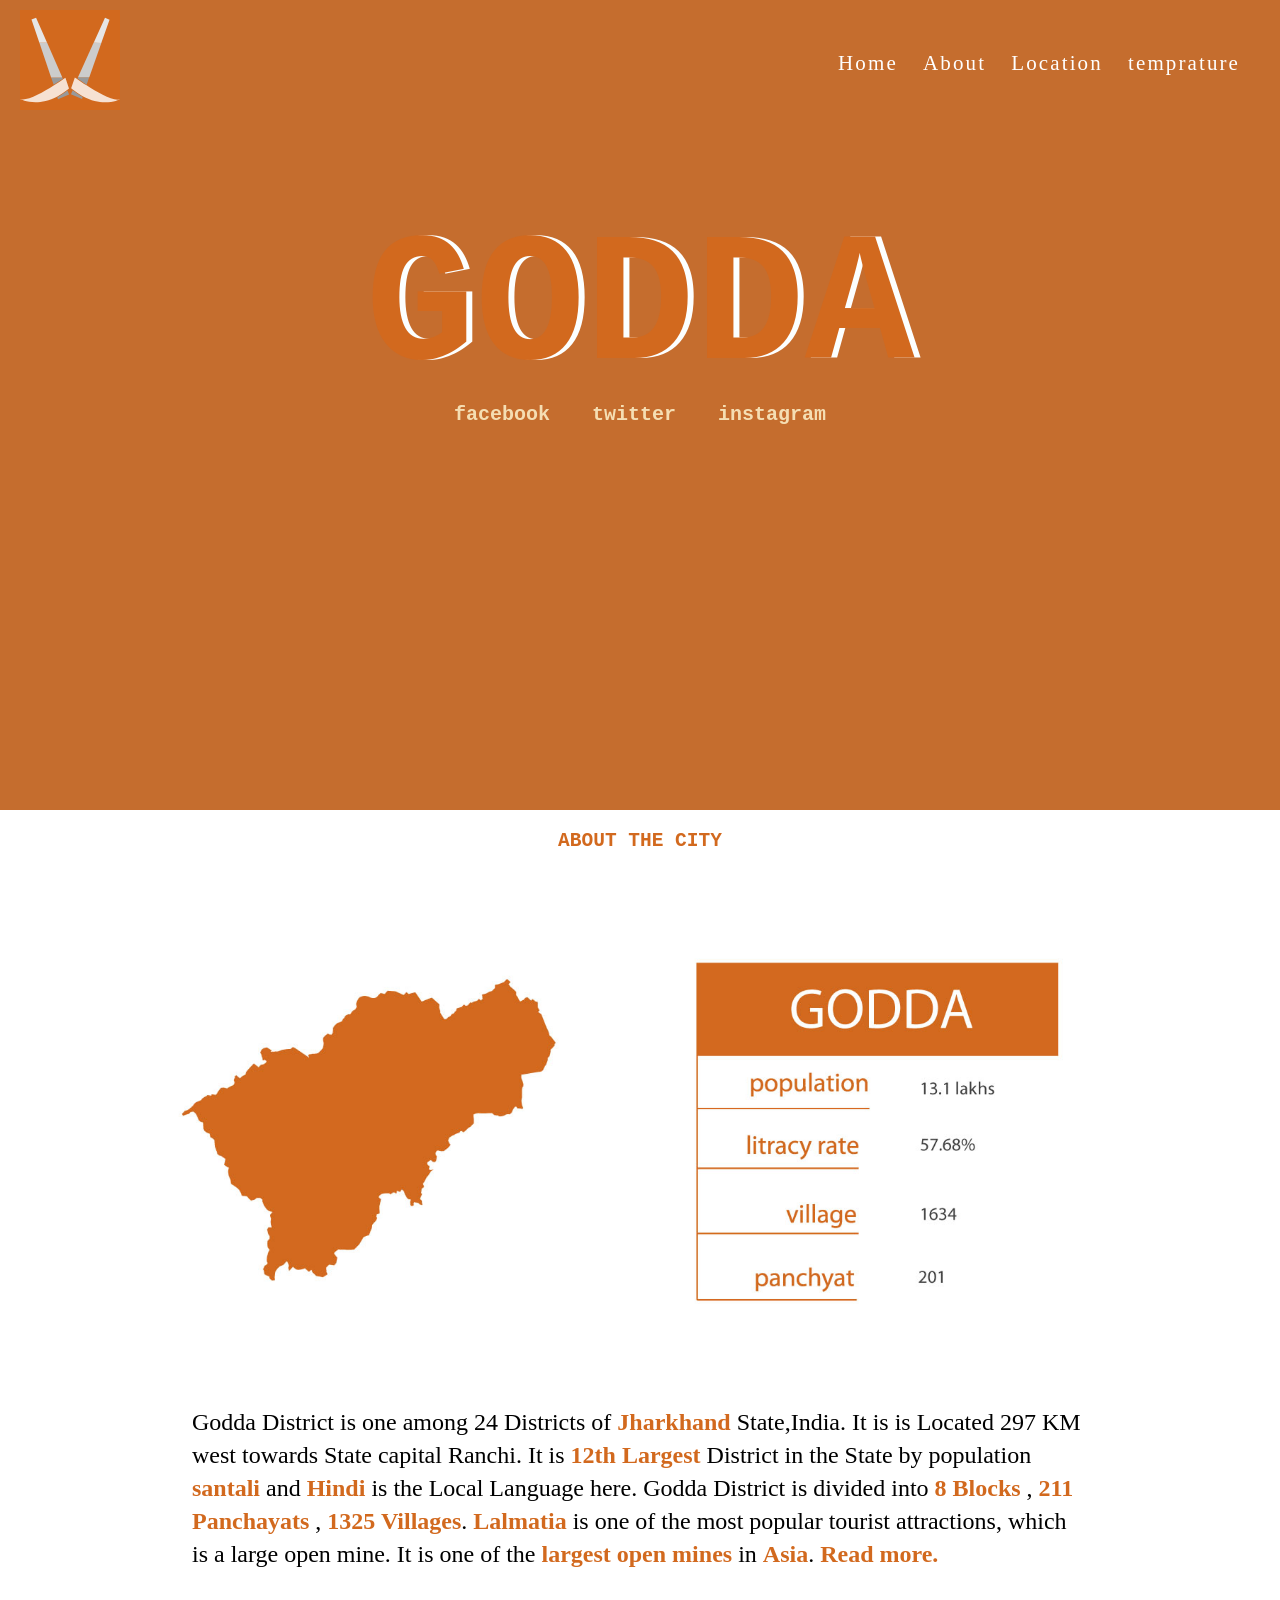
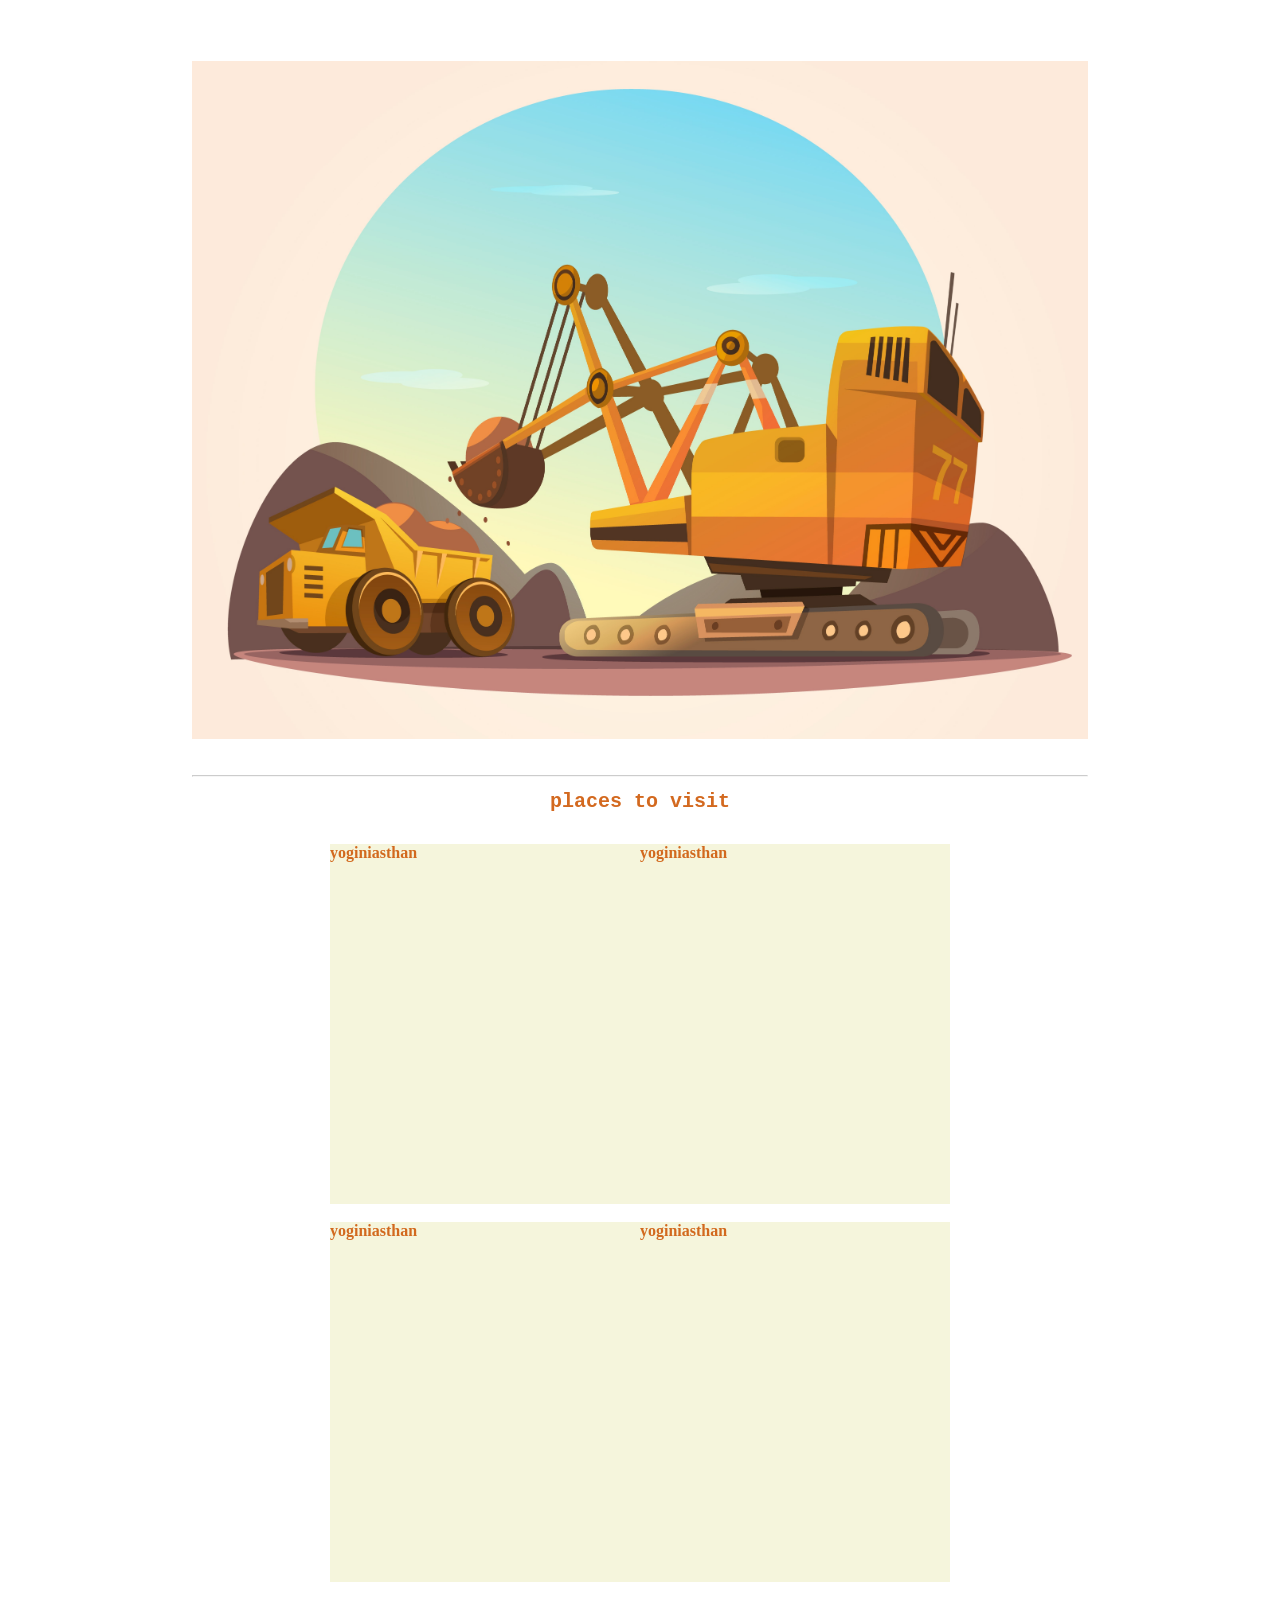
==== index.html @ 24ee9f6f "Add files via upload" ====
<!DOCTYPE html>

<html lang="en">
<html>

<head>

    <meta name="viewport" content="width=device-width, initial-scale=1.0">
    <meta charset="utf-8">
    <link rel="stylesheet" type="text/css" href="jssolution.css">    
    <script src="jssolution.js"></script>

</head>
<body>  
    
    <div id="back"></div>
    <div id='section1'>

        <nav>

            <div id='logo'><img src="lamon11.svg" style=" background-color:chocolate;"></div>

            <div id="menue">

                <a href="#" class="ak">Home</a>
                <a href="#" class="ak">About</a>
                <a href="#" class="ak">Location</a>
                <a href="#" class="ak">temprature</a>

            </div>

            <div id="hamburger">

                <div class='line'></div>
                <div class='line'></div>
                <div class='line'></div>

            </div>


        </nav>




        <main>

            <div style="display: flex; flex-direction: column; font-family: monospace;
            text-align: center;">

                <h1 id="header">GODDA </h1>
                <div id = 'social' >
                    <span >facebook</span>
                    <span style="
                    padding: 0 30px 0 30px;
                " >twitter</span>
                    <span >instagram</span>
                </div>

            </div>


            

        </main>
    </div>    
    
   
      <div id='section2'>        
          <h2 id='about'>ABOUT THE CITY</h2>
         <img src="indiamap.jpg" style= 'width: 78%;'>
         <div> 
                <div style=" width: 70vw;  font-size: x-large;  line-height: 33px; ">
                        <p>
                           Godda District is one among 24 Districts of <b>Jharkhand</b> State,India.
                           It is is Located 297 KM west towards State capital Ranchi. It is <b>12th Largest</b> District in the State by population
                           <b>santali</b>  and <b>Hindi</b> is the Local Language here.
                          Godda District is divided into <b>8 Blocks</b> , <b>211 Panchayats</b> , <b>1325 Villages</b>.
                          
                          <b>Lalmatia</b> is one of the most popular tourist attractions, which is a large open mine.
                           It is one of the <b>largest open mines</b> in <b>Asia</b>. <a href="#"  style="text-decoration:none"><b>Read more</b><b>.</b></a>   
                                   
                       </p>
                      
                       <img src="cosl.jpg" style="width:100%; margin-top:10vh;">
                       <hr style=" margin-top: 3vh;  opacity: .5;">
                </div>
                      
                    <div >

                        <h3 style="padding: 13px; font-size: 20px; text-align: center; font-family: monospace; color: #d3691f;">places to visit</h3>

                            
                            <div class='cartContainer'>

                                <div class='cart'>

                                    <div ></div>
                                    
                                    <div>
                                        <p ><b>yoginiasthan</b></p>                                
                                    </div>

                                </div>

                                <div class='cart'>

                                        <div ></div>
                                        
                                        <div>
                                            <p ><b>yoginiasthan</b></p>                                
                                        </div>
            
                                </div>

                            </div>

                            <div class='cartContainer'>

                                <div class='cart'>

                                    <div ></div>
                                        
                                    <div>
                                        <p ><b>yoginiasthan</b></p>                                
                                    </div>

                                </div>

                                <div class='cart'>

                                        <div ></div>
                                            
                                        <div>
                                            <p ><b>yoginiasthan</b></p>                                
                                        </div>
                
                                </div>
                            

                            </div>

                    

                    </div>

                    <div>

                            <!-- <iframe src="https://www.google.com/maps/embed?pb=!1m18!1m12!1m3!1d57940.60909358259!2d87.17559045301111!3d24.81982042257695!2m3!1f0!2f0!3f0!3m2!1i1024!2i768!4f13.1!3m3!1m2!1s0x39f0f4d709eb7969%3A0xc912dadb4b0ad986!2sGodda%2C+Jharkhand+814133!5e0!3m2!1sen!2sin!4v1540996499216" width="800" height="600" frameborder="0" style="border:0" allowfullscreen></iframe> -->
                                
                    </div>
             
   
        

        



</body>

</html>
---- jssolution.css ----
* {

    box-sizing: border-box;
    margin: 0px;
    padding: 0px;
}

body{
    background: #d2691e;
}

nav{
    display: flex;
    flex-direction: row;
    justify-content: space-between;
    align-items: center;
    padding: 10px 20px 0 20px;
    font-size: 21px;
    }

    .ak{
        text-decoration: none;
        padding-right:20px;
        color: white; 
        letter-spacing: .1em;
       }

#logo{
     width: 100px;
    }

#hamburger{

    width: 62px;
    background-color: #00000036;
    display: none;
    flex-direction: column;
    height: 50px;
    justify-content: space-evenly;
    align-items: center;    
    }

.line{

    height: 5px;
    width: 45px;
    background-color: white;

}    

#header{
    font-size: 183px;
    text-shadow: 6px 0px 0px #fcffff;
    color: #d2691e;
}

main{
    margin-top: 10vh;
}

#social{

    text-align: center;
    font-size: 20px;
    font-weight: 600;
    color: wheat;
    line-height: 3px;
}

#about{
    
    text-align: center;
    padding: 10px;
    color: chocolate;
    font-family: monospace;
}

#section1{
    height: 90vh;
}
b{
    color: #d2691e;
}

#section2{
    
    background-color: white;
    padding: 10px 20px 0 20px;
    display: flex;
    flex-direction: column;
    align-items: center;

}

#back{
    filter: opacity(0.8) contrast(.8);
    z-index: -1;
    position: absolute;
    height: 90vh;
    width: 100%;
    background-color: #d2691e;
    background-image: url(WALL.JPG);
    background-position: center;
}

.cartContainer{

    display:flex;
    flex-direction: row;
    justify-content: center;
    margin: 18px;
}

.cart{

    width: 310px;
    height: 360px;
    background: beige;

}

@media screen and (max-width:900px){

    #logo{
        width: 65px;
    }

    #menue{        
        display: none;
          }
    
    #hamburger{
        display: flex;
    }      

    #header{
        font-size: 90px;
    }

    #social{
        font-size: 11px;
    }
    main{

        margin-top: 27vh;
    }
   
    .cartContainer{

        flex-direction: column;
        align-items: center;
    }
}
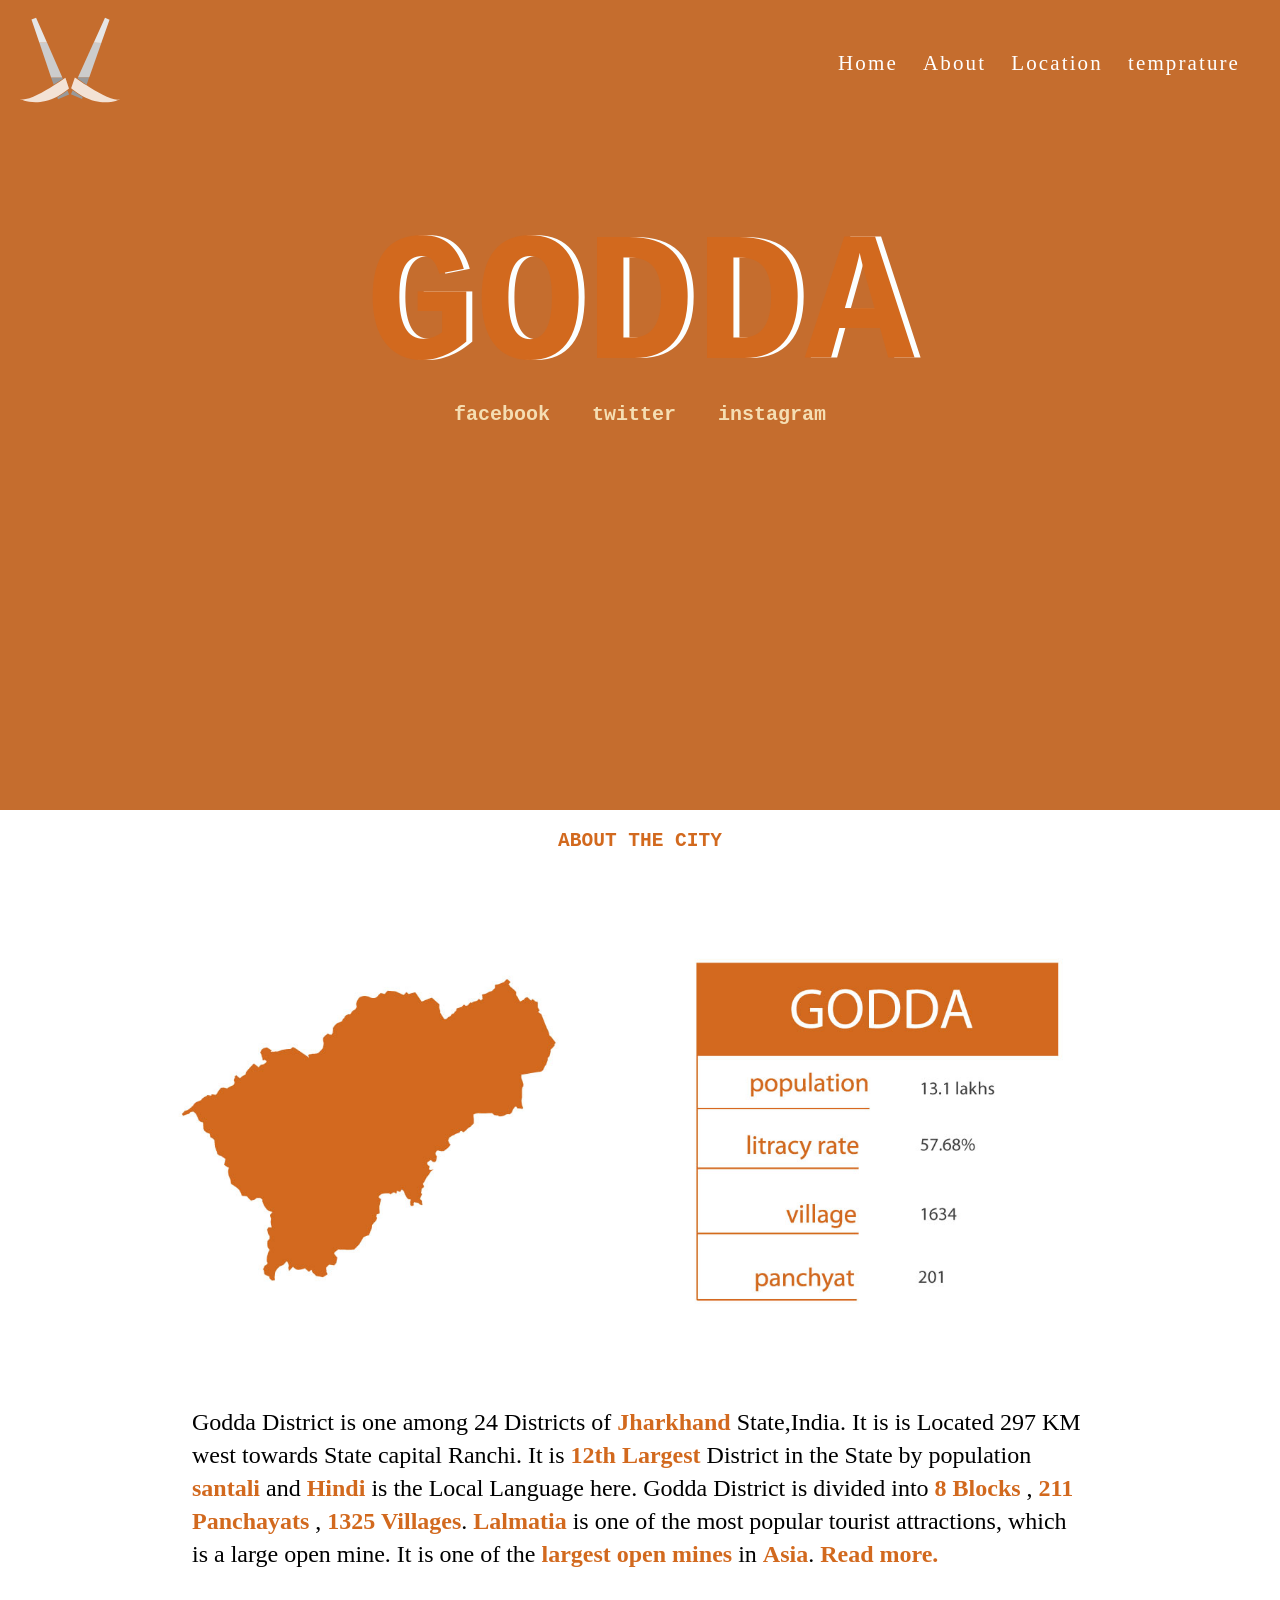
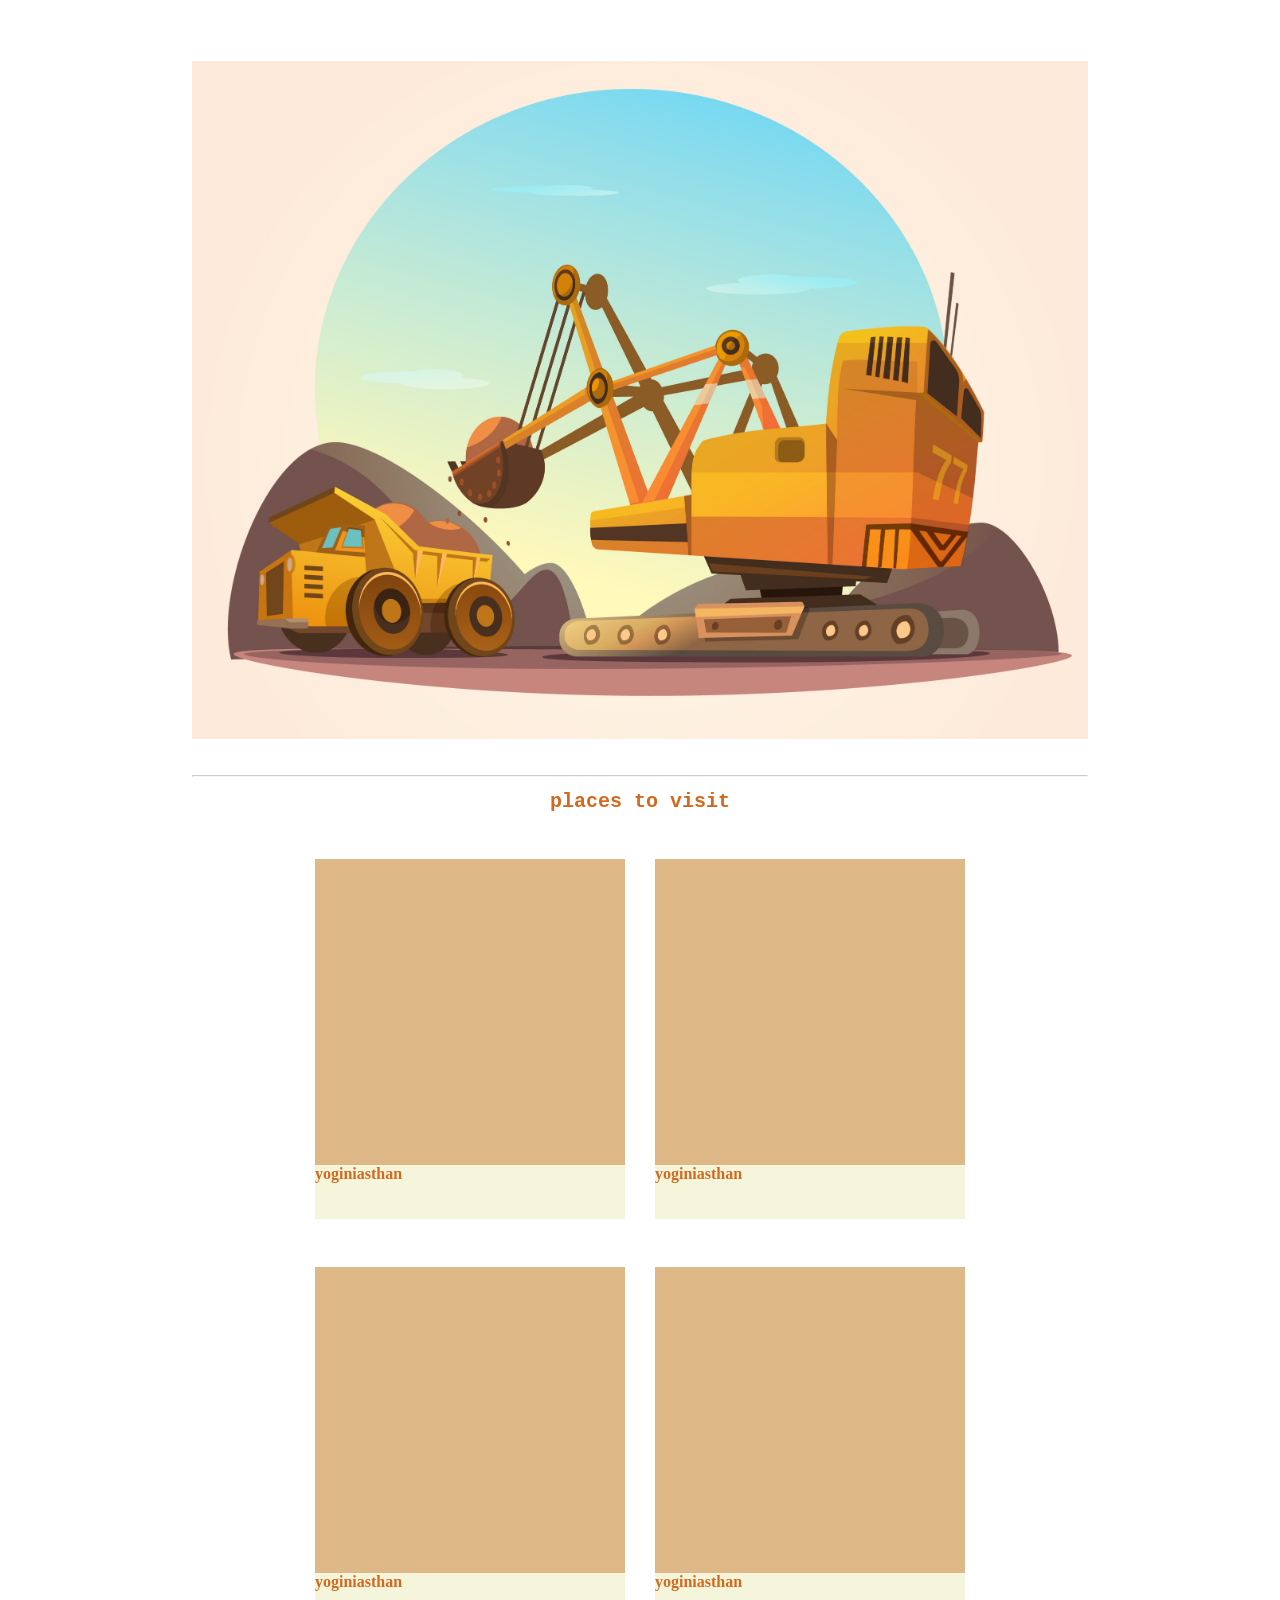
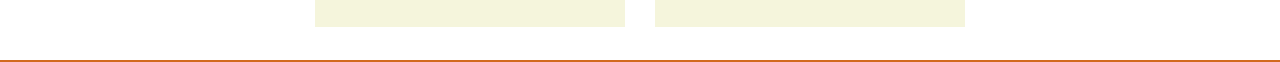
==== commit 8454afa7: "Add files via upload" ====
--- a/index.html
+++ b/index.html
@@ -18,7 +18,7 @@
 
         <nav>
 
-            <div id='logo'><img src="lamon11.svg" style=" background-color:chocolate;"></div>
+            <div id='logo'><img src="lamon11.svg" ></div>
 
             <div id="menue">
 
@@ -95,7 +95,7 @@
 
                                 <div class='cart'>
 
-                                    <div ></div>
+                                    <div class='cartimg'></div>
                                     
                                     <div>
                                         <p ><b>yoginiasthan</b></p>                                
@@ -105,7 +105,7 @@
 
                                 <div class='cart'>
 
-                                        <div ></div>
+                                        <div class='cartimg' ></div>
                                         
                                         <div>
                                             <p ><b>yoginiasthan</b></p>                                
@@ -119,7 +119,7 @@
 
                                 <div class='cart'>
 
-                                    <div ></div>
+                                    <div class='cartimg'></div>
                                         
                                     <div>
                                         <p ><b>yoginiasthan</b></p>                                
@@ -129,7 +129,7 @@
 
                                 <div class='cart'>
 
-                                        <div ></div>
+                                        <div class='cartimg'></div>
                                             
                                         <div>
                                             <p ><b>yoginiasthan</b></p>                                
--- a/jssolution.css
+++ b/jssolution.css
@@ -116,7 +116,16 @@
     width: 310px;
     height: 360px;
     background: beige;
+    margin: 15px;
+    display: flex;
+    flex-direction: column;
 
+}
+
+.cartimg{
+
+    height: 85%;
+    background-color: burlywood
 }
 
 @media screen and (max-width:900px){
@@ -134,7 +143,7 @@
     }      
 
     #header{
-        font-size: 90px;
+        font-size: 85px;
     }
 
     #social{
@@ -149,6 +158,13 @@
 
         flex-direction: column;
         align-items: center;
+        margin: 0px;
+
+    }
+    .cart{
+        
+        margin-top: 33px;
+        width: 100%;
     }
 }
 
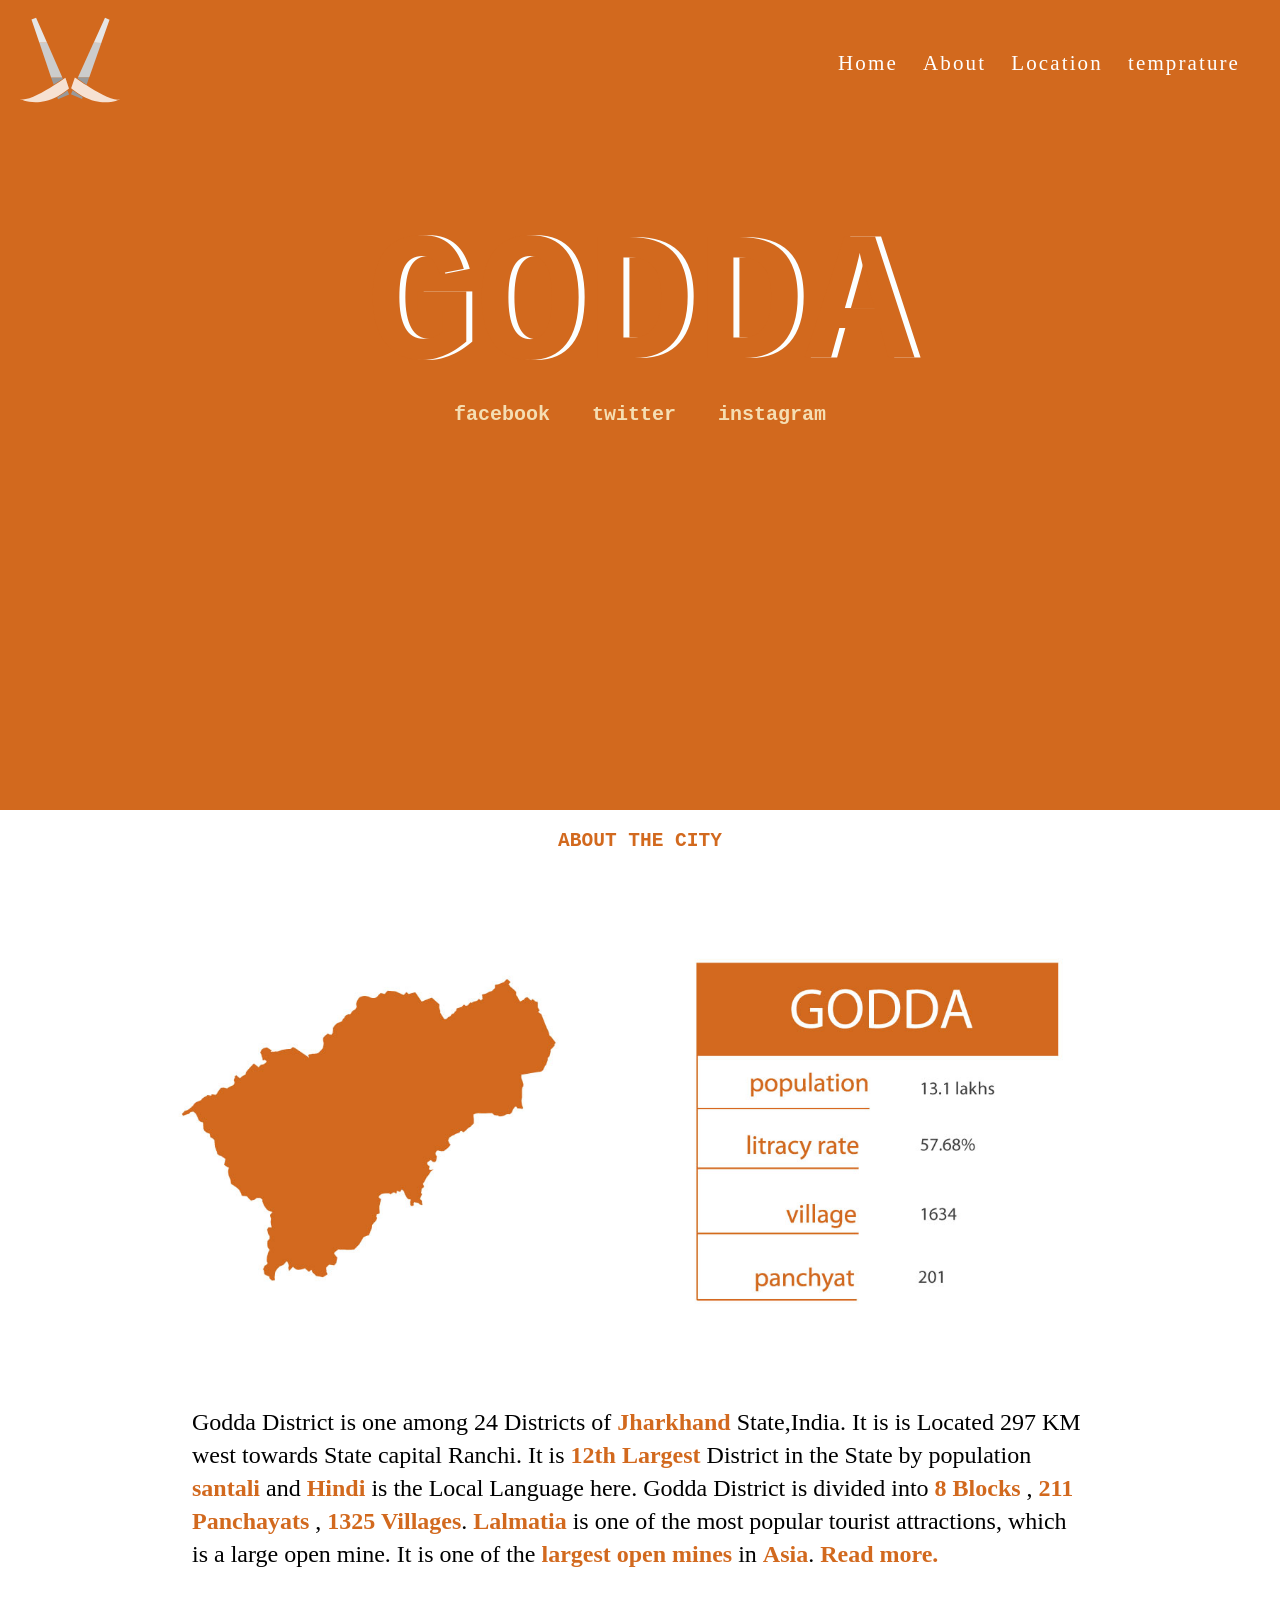
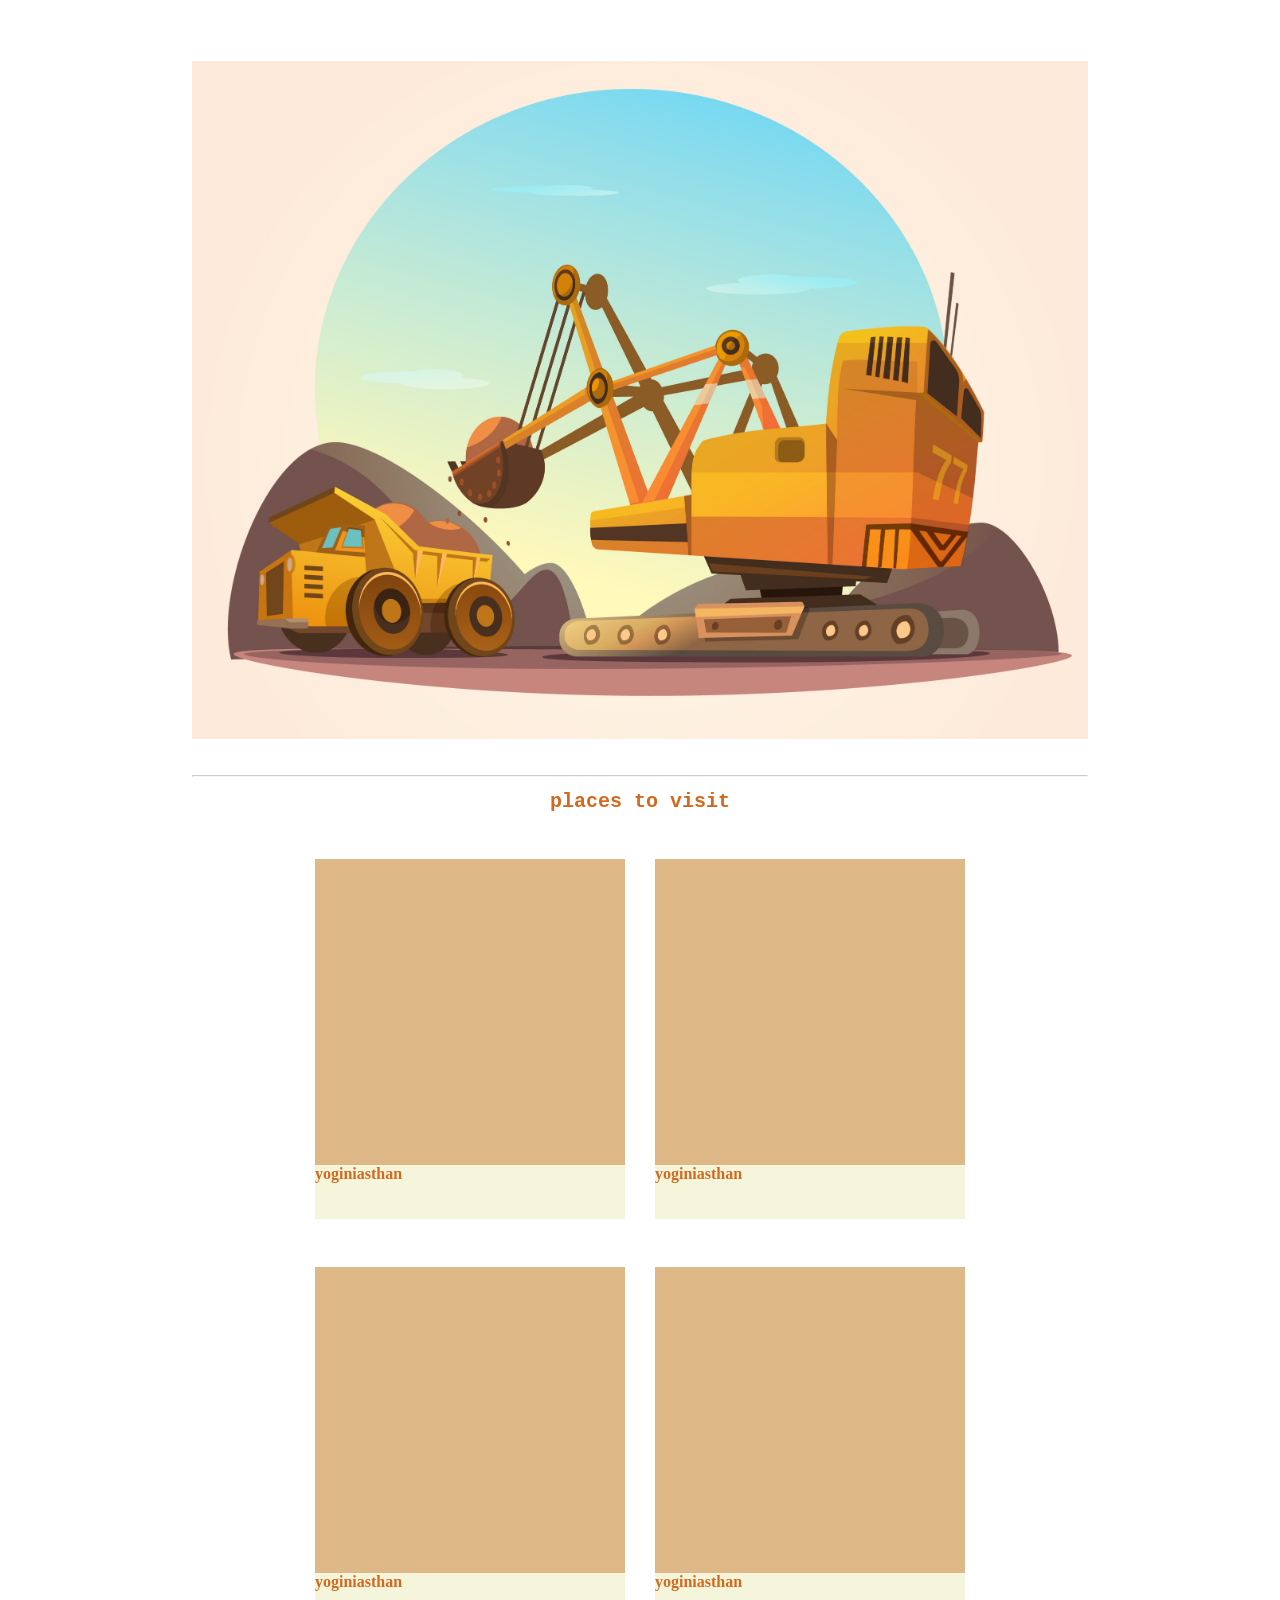
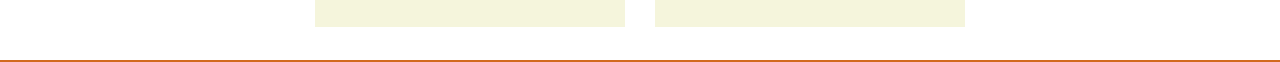
==== commit 7c23dec3: "Add files via upload" ====
--- a/index.html
+++ b/index.html
@@ -51,9 +51,7 @@
                 <h1 id="header">GODDA </h1>
                 <div id = 'social' >
                     <span >facebook</span>
-                    <span style="
-                    padding: 0 30px 0 30px;
-                " >twitter</span>
+                    <span style="padding: 0 30px 0 30px;" >twitter</span>
                     <span >instagram</span>
                 </div>
 
@@ -68,9 +66,9 @@
    
       <div id='section2'>        
           <h2 id='about'>ABOUT THE CITY</h2>
-         <img src="indiamap.jpg" style= 'width: 78%;'>
+         <img src="indiamap.jpg" style= 'width: 78%;' id='aboutimg'>
          <div> 
-                <div style=" width: 70vw;  font-size: x-large;  line-height: 33px; ">
+                <div id='aboutGodda'>
                         <p>
                            Godda District is one among 24 Districts of <b>Jharkhand</b> State,India.
                            It is is Located 297 KM west towards State capital Ranchi. It is <b>12th Largest</b> District in the State by population
--- a/jssolution.css
+++ b/jssolution.css
@@ -98,9 +98,16 @@
     position: absolute;
     height: 90vh;
     width: 100%;
-    background-color: #d2691e;
     background-image: url(WALL.JPG);
     background-position: center;
+    }
+
+#aboutGodda{
+     
+    width: 70vw;
+    font-size: x-large;
+    line-height: 33px;
+
 }
 
 .cartContainer{
@@ -161,11 +168,30 @@
         margin: 0px;
 
     }
+
+    #about{
+        font-weight: 100;
+        letter-spacing:0px;
+    }
     .cart{
         
         margin-top: 33px;
         width: 100%;
     }
+    #section2{
+        font-size: small;
+        padding:0px;
+    }
+    #aboutimg{
+        width:100%;
+    }    
+   #aboutGodda{     
+    width: 100%;
+    padding: 0 12px 0 12px;
+    text-align: justify;
+    font-size: medium;
+    line-height: 26px;
+   }
 }
 
 
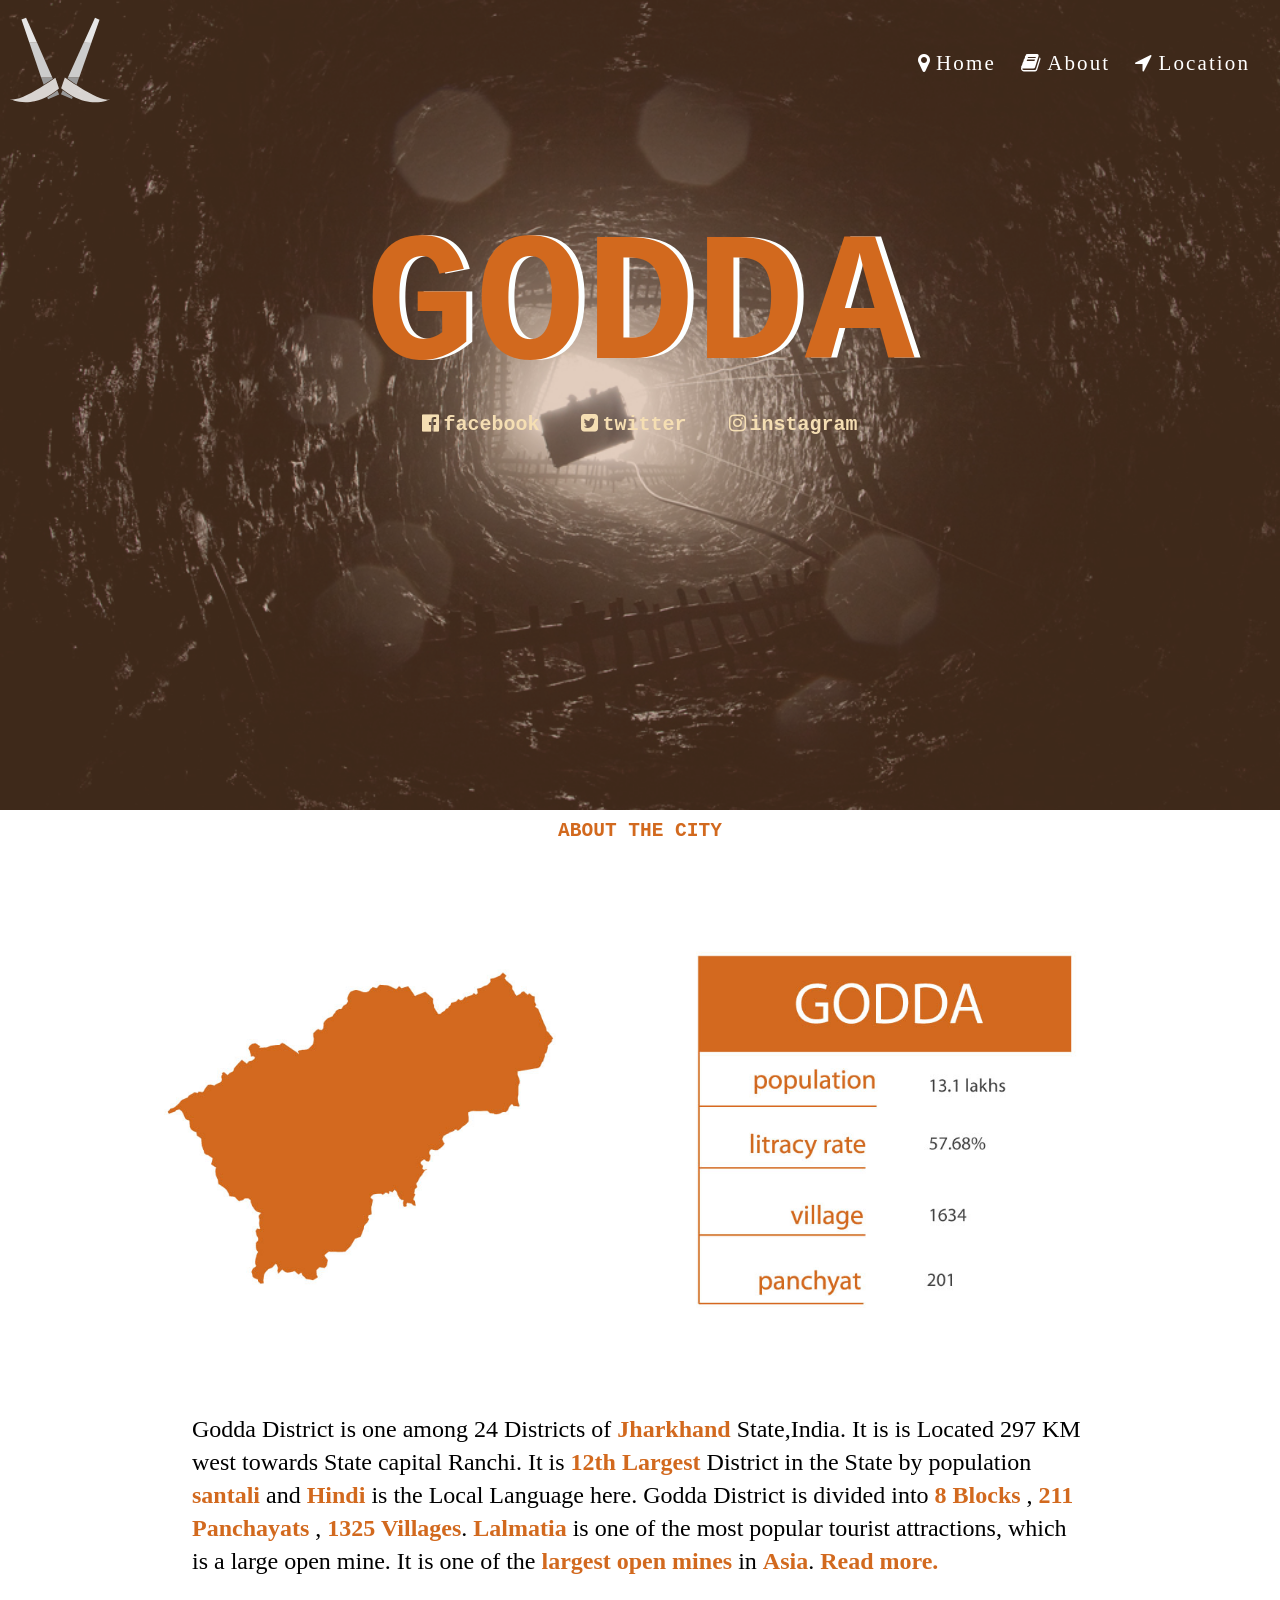
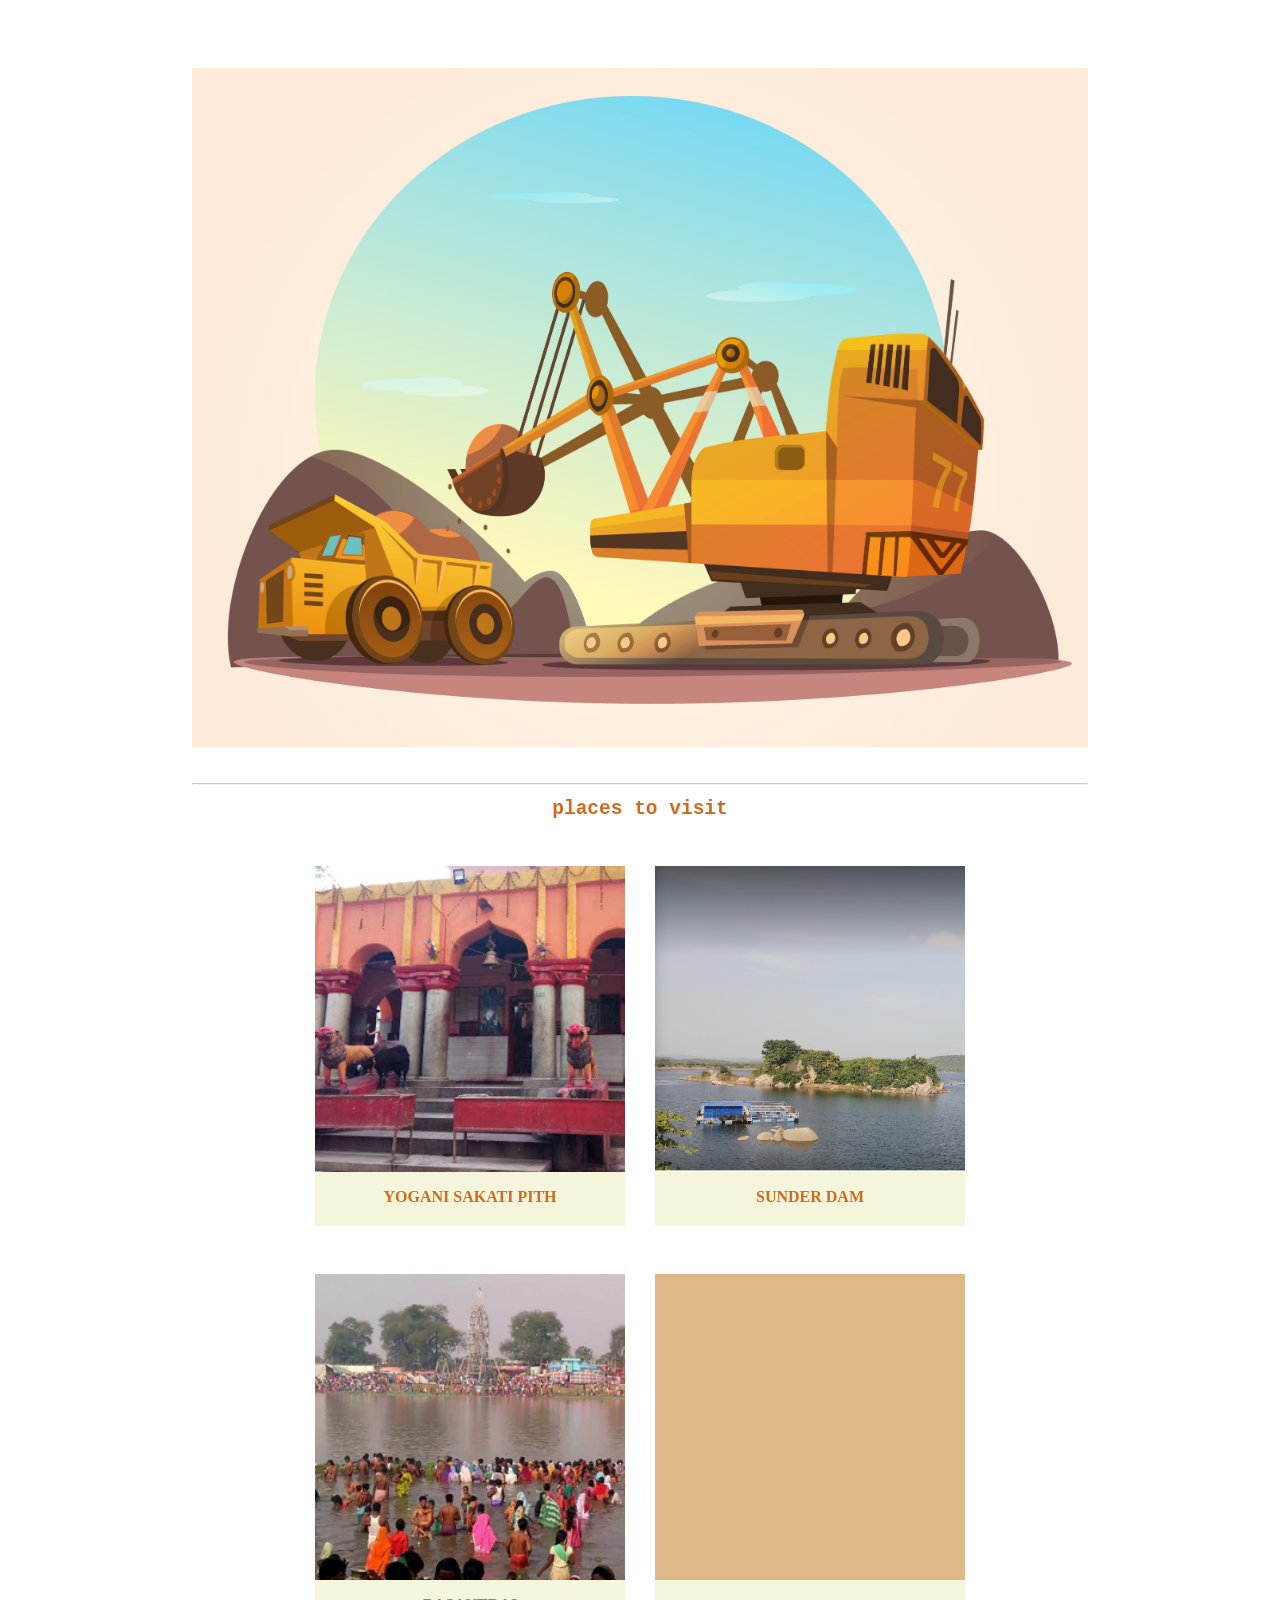
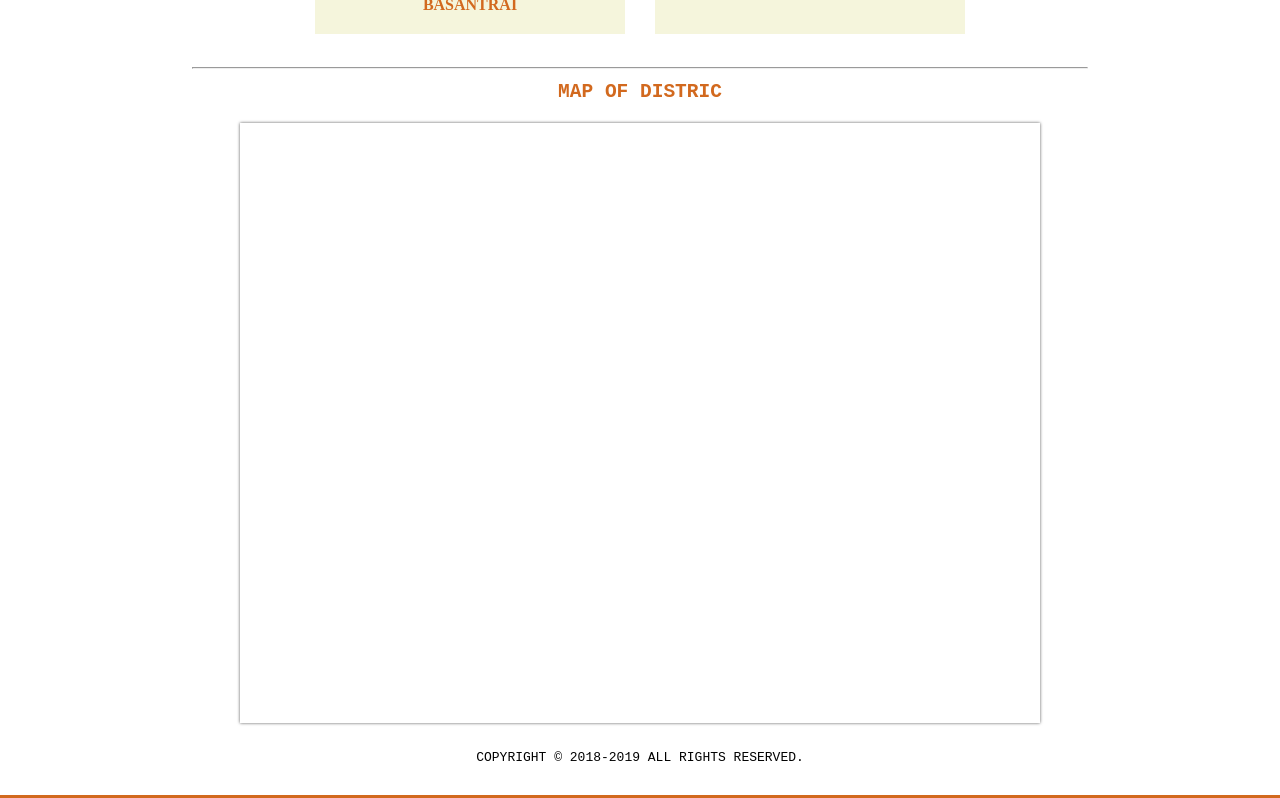
==== commit 72797812: "Add files via upload" ====
--- a/index.html
+++ b/index.html
@@ -9,6 +9,8 @@
     <meta charset="utf-8">
     <link rel="stylesheet" type="text/css" href="jssolution.css">    
     <script src="jssolution.js"></script>
+    <link rel="stylesheet" href="https://cdnjs.cloudflare.com/ajax/libs/font-awesome/4.7.0/css/font-awesome.min.css">
+    
 
 </head>
 <body>  
@@ -22,10 +24,10 @@
 
             <div id="menue">
 
-                <a href="#" class="ak">Home</a>
-                <a href="#" class="ak">About</a>
-                <a href="#" class="ak">Location</a>
-                <a href="#" class="ak">temprature</a>
+                <a href="#" class="ak"><i class="fa fa-map-marker" aria-hidden="true"></i>Home</a>
+                <a href="#" class="ak"><i class="fa fa-book" aria-hidden="true"></i>About</a>
+                <a href="#" class="ak"><i class="fa fa-location-arrow" aria-hidden="true"></i>Location</a>
+                
 
             </div>
 
@@ -48,11 +50,11 @@
             <div style="display: flex; flex-direction: column; font-family: monospace;
             text-align: center;">
 
-                <h1 id="header">GODDA </h1>
+                <h1 id="header" >GODDA </h1>
                 <div id = 'social' >
-                    <span >facebook</span>
-                    <span style="padding: 0 30px 0 30px;" >twitter</span>
-                    <span >instagram</span>
+                    <span ><i class="fa fa-facebook-official" aria-hidden="true"></i>facebook</span>
+                    <span  id='twitter'><i class="fa fa-twitter-square" aria-hidden="true"></i>twitter</span>
+                    <span ><i class="fa fa-instagram" aria-hidden="true"></i>instagram</span>
                 </div>
 
             </div>
@@ -66,7 +68,8 @@
    
       <div id='section2'>        
           <h2 id='about'>ABOUT THE CITY</h2>
-         <img src="indiamap.jpg" style= 'width: 78%;' id='aboutimg'>
+     
+         <img src="indiamap.jpg"  id='aboutimg'>
          <div> 
                 <div id='aboutGodda'>
                         <p>
@@ -84,29 +87,28 @@
                        <hr style=" margin-top: 3vh;  opacity: .5;">
                 </div>
                       
-                    <div >
+                    <div id='places'>
 
-                        <h3 style="padding: 13px; font-size: 20px; text-align: center; font-family: monospace; color: #d3691f;">places to visit</h3>
-
+                            <h2 style="padding: 13px;  text-align: center; font-family: monospace; color: #d3691f;">places to visit</h2>
                             
                             <div class='cartContainer'>
 
                                 <div class='cart'>
 
-                                    <div class='cartimg'></div>
+                                    <div class='cartimg img1'></div>
                                     
                                     <div>
-                                        <p ><b>yoginiasthan</b></p>                                
+                                        <p class="cartHeader"><b>YOGANI SAKATI PITH</b></p>                                
                                     </div>
 
                                 </div>
 
                                 <div class='cart'>
 
-                                        <div class='cartimg' ></div>
+                                        <div class='cartimg img2' ></div>
                                         
                                         <div>
-                                            <p ><b>yoginiasthan</b></p>                                
+                                            <p class="cartHeader"><b>SUNDER DAM</b></p>                                
                                         </div>
             
                                 </div>
@@ -117,10 +119,10 @@
 
                                 <div class='cart'>
 
-                                    <div class='cartimg'></div>
+                                    <div class='cartimg img3'></div>
                                         
                                     <div>
-                                        <p ><b>yoginiasthan</b></p>                                
+                                        <p class="cartHeader"><b>BASANTRAI</b></p>                                
                                     </div>
 
                                 </div>
@@ -130,7 +132,7 @@
                                         <div class='cartimg'></div>
                                             
                                         <div>
-                                            <p ><b>yoginiasthan</b></p>                                
+                                            <p class="cartHeader"><b></b></p>                                
                                         </div>
                 
                                 </div>
@@ -141,13 +143,18 @@
                     
 
                     </div>
-
-                    <div>
-
-                            <!-- <iframe src="https://www.google.com/maps/embed?pb=!1m18!1m12!1m3!1d57940.60909358259!2d87.17559045301111!3d24.81982042257695!2m3!1f0!2f0!3f0!3m2!1i1024!2i768!4f13.1!3m3!1m2!1s0x39f0f4d709eb7969%3A0xc912dadb4b0ad986!2sGodda%2C+Jharkhand+814133!5e0!3m2!1sen!2sin!4v1540996499216" width="800" height="600" frameborder="0" style="border:0" allowfullscreen></iframe> -->
+                    <HR>
+                    <div style="display: flex; flex-direction: column; align-items: center;">
+                            <h2 id="reach">MAP OF DISTRIC</h2>
+                            <iframe src="https://www.google.com/maps/embed?pb=!1m18!1m12!1m3!1d57940.60909358259!2d87.17559045301111!3d24.81982042257695!2m3!1f0!2f0!3f0!3m2!1i1024!2i768!4f13.1!3m3!1m2!1s0x39f0f4d709eb7969%3A0xc912dadb4b0ad986!2sGodda%2C+Jharkhand+814133!5e0!3m2!1sen!2sin!4v1540996499216" width="800" height="600" frameborder="0" style="border:0; box-shadow: 0 0 3px 0px #000000a3;" allowfullscreen id='if'></iframe>
                                 
                     </div>
-             
+        </div>
+        <footer>COPYRIGHT © 2018-2019 ALL RIGHTS RESERVED.</footer>
+        </div>
+      
+                    
+       
    
         
 
--- a/jssolution.css
+++ b/jssolution.css
@@ -14,7 +14,7 @@
     flex-direction: row;
     justify-content: space-between;
     align-items: center;
-    padding: 10px 20px 0 20px;
+    padding: 10px 10px 0 10px;
     font-size: 21px;
     }
 
@@ -31,22 +31,26 @@
 
 #hamburger{
 
-    width: 62px;
+    width: 50px;
     background-color: #00000036;
     display: none;
     flex-direction: column;
-    height: 50px;
+    height: 45px;
     justify-content: space-evenly;
     align-items: center;    
     }
 
 .line{
 
-    height: 5px;
-    width: 45px;
+    height: 3px;
+    width: 40px;
     background-color: white;
 
 }    
+
+#twitter{
+    padding: 0 30px 0 30px;
+}
 
 #header{
     font-size: 183px;
@@ -74,6 +78,9 @@
     color: chocolate;
     font-family: monospace;
 }
+#aboutimg{
+    width: 78%;
+}
 
 #section1{
     height: 90vh;
@@ -85,7 +92,7 @@
 #section2{
     
     background-color: white;
-    padding: 10px 20px 0 20px;
+    /* padding: 10px 20px 0 20px; */
     display: flex;
     flex-direction: column;
     align-items: center;
@@ -98,8 +105,10 @@
     position: absolute;
     height: 90vh;
     width: 100%;
-    background-image: url(WALL.JPG);
+    background-image: url(wall.jpg);
     background-position: center;
+    background-size: cover;
+    background-repeat: no-repeat;
     }
 
 #aboutGodda{
@@ -126,16 +135,55 @@
     margin: 15px;
     display: flex;
     flex-direction: column;
+    text-align: center;
 
 }
 
 .cartimg{
 
     height: 85%;
-    background-color: burlywood
-}
+    background-color: burlywood;
+    background-size: cover;
+    background-repeat: no-repeat;
+}
+.cartHeader{
+    margin-top: 5%;
+}
+
+.img1{background-image: url(image/p1.png)}
+.img2{background-image: url(image/p2.png)}
+.img3{background-image: url(image/p3.png)}
+
+#reach{
+    font-family: monospace;
+    text-align: center;
+    padding: 12px 0 20px 0;
+    color: chocolate;
+    }
+
+footer{
+
+    height: 5vh;
+    width: 100%;
+    margin-top: 3vh;
+    text-align: center;
+    font-family: monospace;
+
+    }
+    .fa{
+        margin-right: 4px;
+    }
+    .ak:hover{
+        color:#ffffffd4;
+    }
+
+
 
 @media screen and (max-width:900px){
+
+    #twitter{
+        padding:0 10px 0 10px;
+    }
 
     #logo{
         width: 65px;
@@ -192,6 +240,14 @@
     font-size: medium;
     line-height: 26px;
    }
+   #places{
+       padding: 0 12px 0 12px;
+   }
+   #if{
+       width: 100%;
+       height: 60vh;     
+       
+   }
 }
 
 
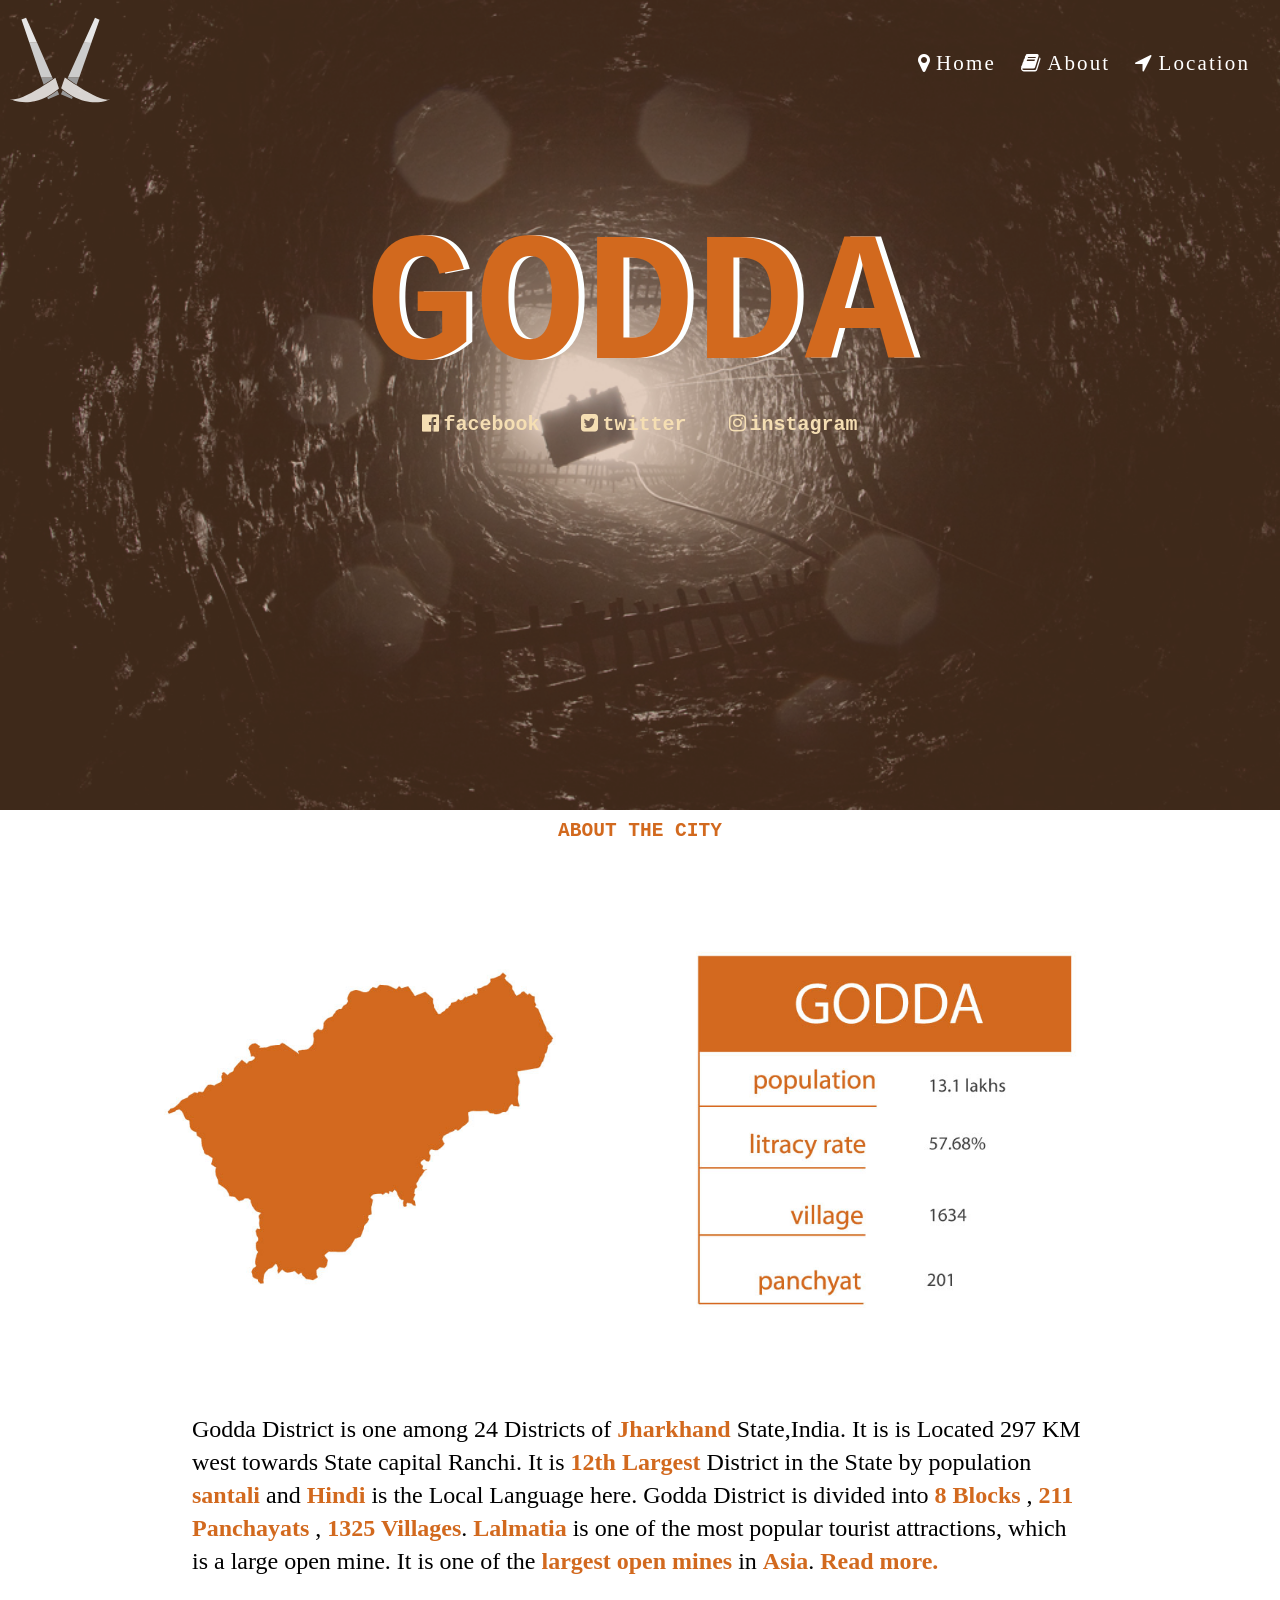
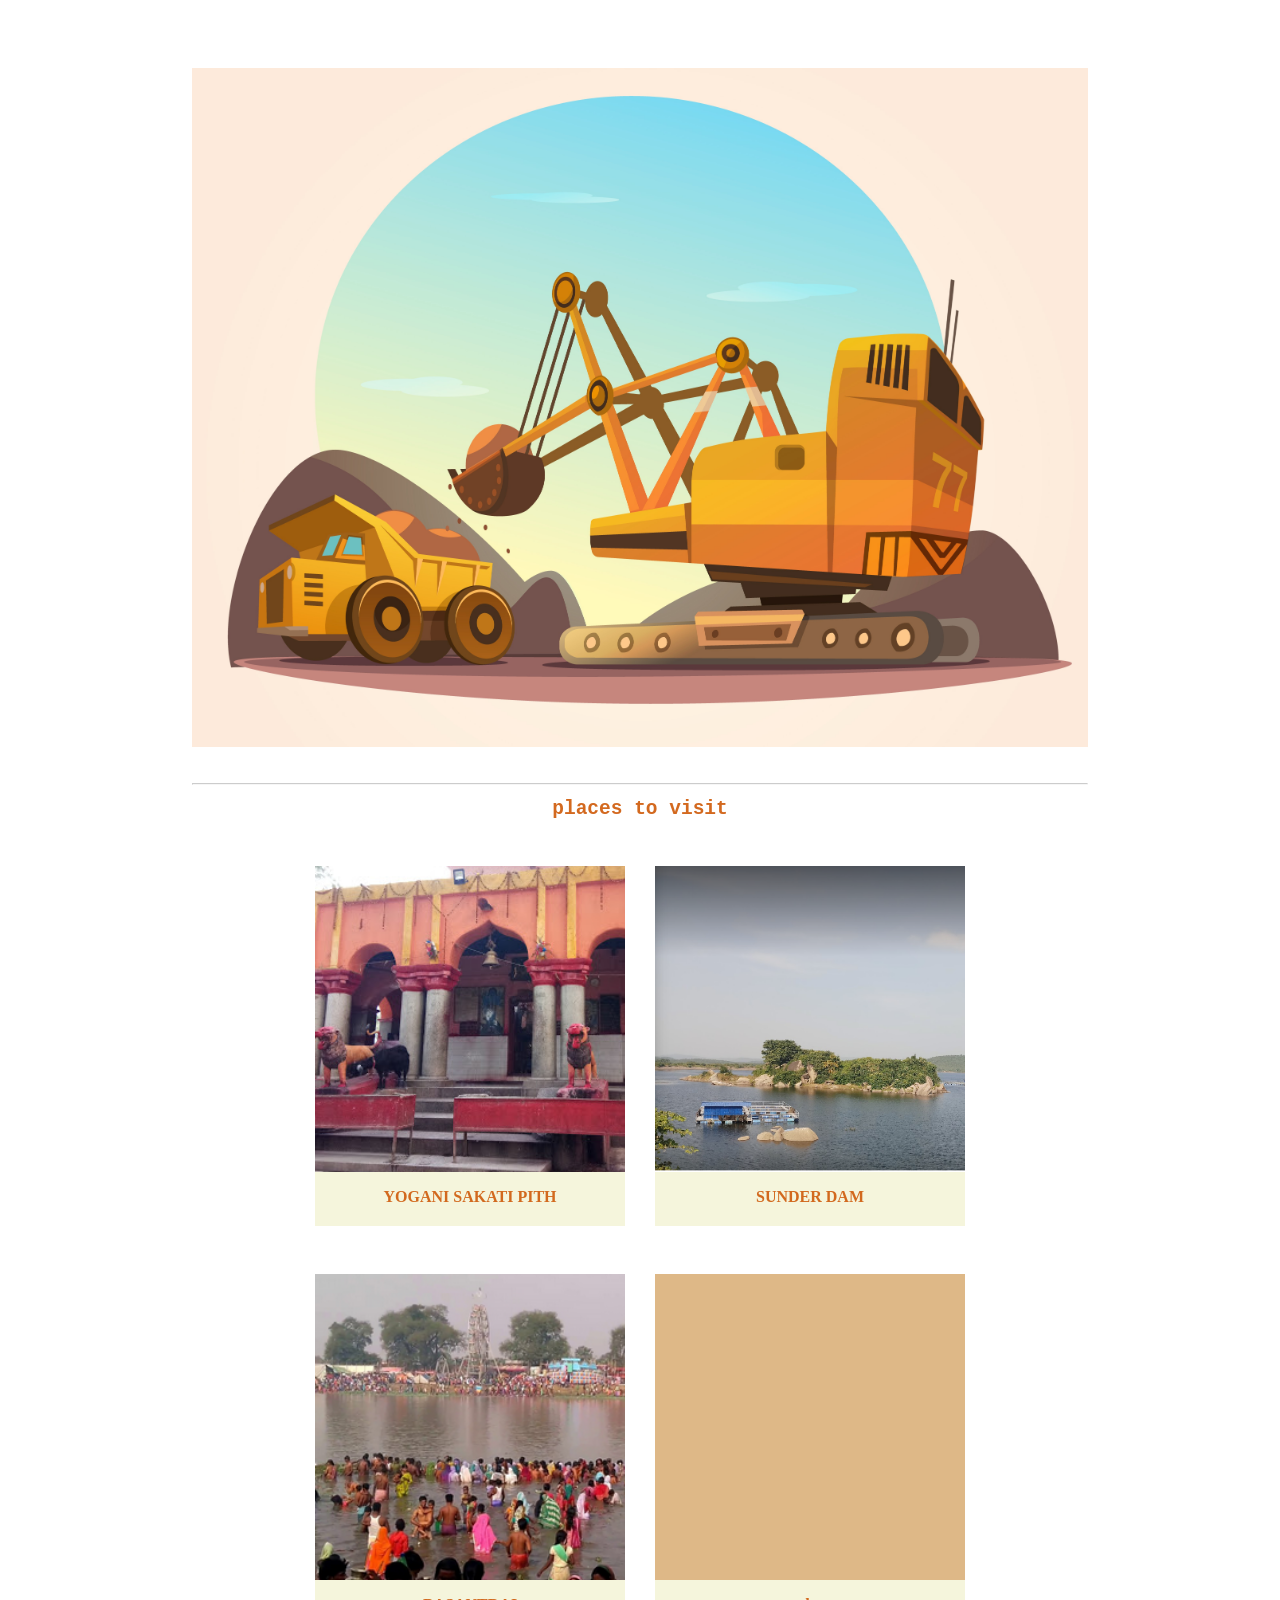
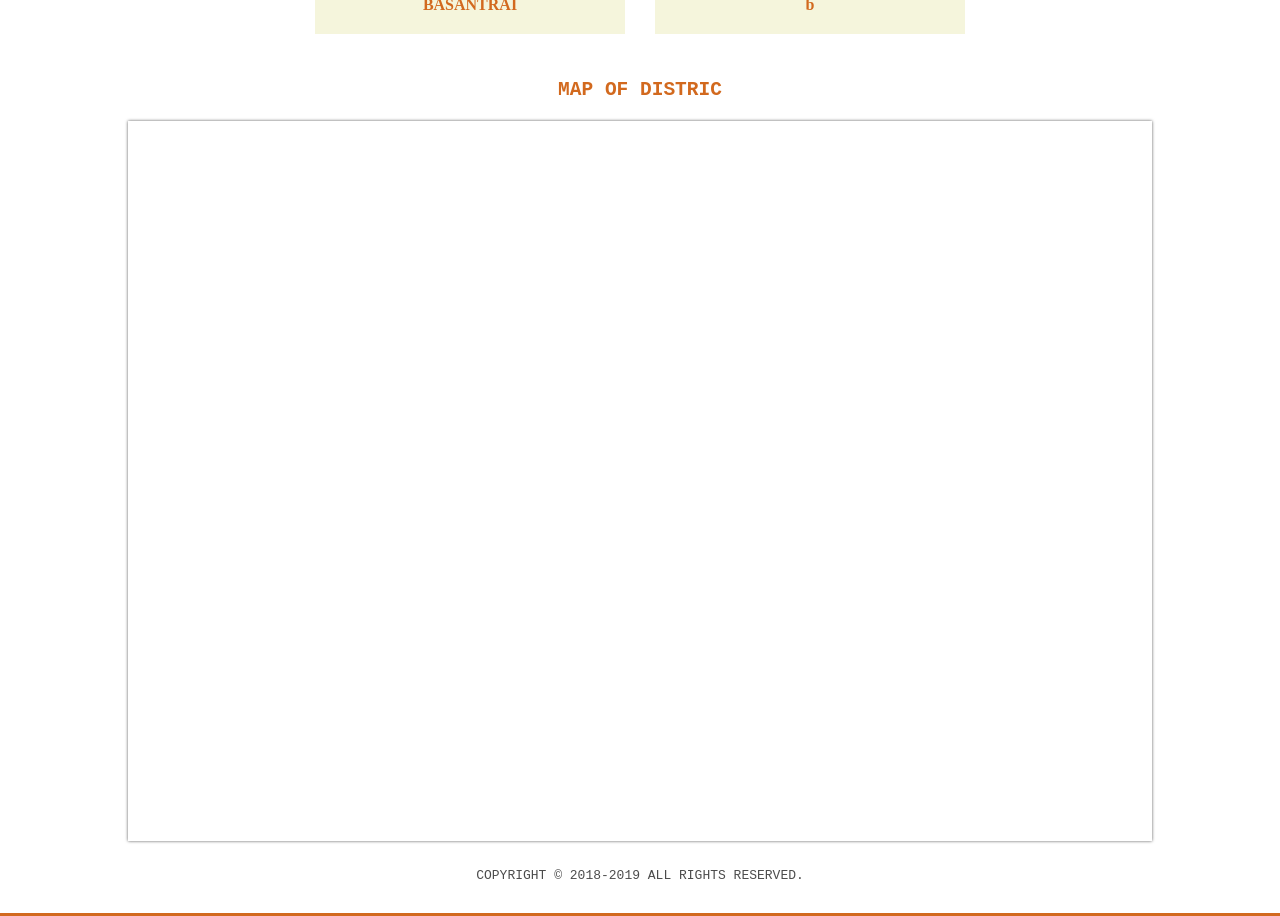
==== commit 2a36b315: "Add files via upload" ====
--- a/index.html
+++ b/index.html
@@ -1,33 +1,41 @@
 <!DOCTYPE html>
 
 <html lang="en">
-<html>
+
 
 <head>
 
     <meta name="viewport" content="width=device-width, initial-scale=1.0">
     <meta charset="utf-8">
-    <link rel="stylesheet" type="text/css" href="jssolution.css">    
-    <script src="jssolution.js"></script>
+    <link rel="stylesheet" type="text/css" href="jssolution.css">
     <link rel="stylesheet" href="https://cdnjs.cloudflare.com/ajax/libs/font-awesome/4.7.0/css/font-awesome.min.css">
     
 
 </head>
-<body>  
-    
+
+<body>
+
     <div id="back"></div>
     <div id='section1'>
 
+            <div class='ham' >
+                    <a href="#" class="ak"><i class="fa fa-map-marker" aria-hidden="true"></i>Home</a>
+                    <a href="#" class="ak" style="
+                    margin: 15px;
+                "><i class="fa fa-book" aria-hidden="true"></i>About</a>
+                    <a href="#" class="ak"><i class="fa fa-location-arrow" aria-hidden="true"></i>Location</a>
+            </div>
+
         <nav>
 
-            <div id='logo'><img src="lamon11.svg" ></div>
+            <div id='logo'><img src="lamon11.svg"></div>
 
             <div id="menue">
 
                 <a href="#" class="ak"><i class="fa fa-map-marker" aria-hidden="true"></i>Home</a>
-                <a href="#" class="ak"><i class="fa fa-book" aria-hidden="true"></i>About</a>
-                <a href="#" class="ak"><i class="fa fa-location-arrow" aria-hidden="true"></i>Location</a>
-                
+                <a href="#section2" class="ak"><i class="fa fa-book" aria-hidden="true"></i>About</a>
+                <a href="#reach" class="ak"><i class="fa fa-location-arrow" aria-hidden="true"></i>Location</a>
+
 
             </div>
 
@@ -38,10 +46,11 @@
                 <div class='line'></div>
 
             </div>
+            
 
 
         </nav>
-
+        
 
 
 
@@ -50,115 +59,115 @@
             <div style="display: flex; flex-direction: column; font-family: monospace;
             text-align: center;">
 
-                <h1 id="header" >GODDA </h1>
-                <div id = 'social' >
-                    <span ><i class="fa fa-facebook-official" aria-hidden="true"></i>facebook</span>
-                    <span  id='twitter'><i class="fa fa-twitter-square" aria-hidden="true"></i>twitter</span>
-                    <span ><i class="fa fa-instagram" aria-hidden="true"></i>instagram</span>
+                <h1 id="header">GODDA </h1>
+                <div id='social'>
+                    <span><i class="fa fa-facebook-official" aria-hidden="true"></i>facebook</span>
+                    <span id='twitter'><i class="fa fa-twitter-square" aria-hidden="true"></i>twitter</span>
+                    <span><i class="fa fa-instagram" aria-hidden="true"></i>instagram</span>
                 </div>
 
             </div>
 
+        </main>
+    </div>
 
-            
 
-        </main>
-    </div>    
-    
-   
-      <div id='section2'>        
-          <h2 id='about'>ABOUT THE CITY</h2>
-     
-         <img src="indiamap.jpg"  id='aboutimg'>
-         <div> 
-                <div id='aboutGodda'>
-                        <p>
-                           Godda District is one among 24 Districts of <b>Jharkhand</b> State,India.
-                           It is is Located 297 KM west towards State capital Ranchi. It is <b>12th Largest</b> District in the State by population
-                           <b>santali</b>  and <b>Hindi</b> is the Local Language here.
-                          Godda District is divided into <b>8 Blocks</b> , <b>211 Panchayats</b> , <b>1325 Villages</b>.
-                          
-                          <b>Lalmatia</b> is one of the most popular tourist attractions, which is a large open mine.
-                           It is one of the <b>largest open mines</b> in <b>Asia</b>. <a href="#"  style="text-decoration:none"><b>Read more</b><b>.</b></a>   
-                                   
-                       </p>
-                      
-                       <img src="cosl.jpg" style="width:100%; margin-top:10vh;">
-                       <hr style=" margin-top: 3vh;  opacity: .5;">
-                </div>
-                      
-                    <div id='places'>
+    <div id='section2'>
+        <h2 id='about'>ABOUT THE CITY</h2>
 
-                            <h2 style="padding: 13px;  text-align: center; font-family: monospace; color: #d3691f;">places to visit</h2>
-                            
-                            <div class='cartContainer'>
+        <img src="indiamap.jpg" id='aboutimg'>
+        
+            <div id='aboutGodda'>
+                <p>
+                    Godda District is one among 24 Districts of <b>Jharkhand</b> State,India.
+                    It is is Located 297 KM west towards State capital Ranchi. It is <b>12th Largest</b> District in
+                    the State by population
+                    <b>santali</b> and <b>Hindi</b> is the Local Language here.
+                    Godda District is divided into <b>8 Blocks</b> , <b>211 Panchayats</b> , <b>1325 Villages</b>.
 
-                                <div class='cart'>
+                    <b>Lalmatia</b> is one of the most popular tourist attractions, which is a large open mine.
+                    It is one of the <b>largest open mines</b> in <b>Asia</b>. <a href="#" style="text-decoration:none"><b>Read
+                            more</b><b>.</b></a>
 
-                                    <div class='cartimg img1'></div>
-                                    
-                                    <div>
-                                        <p class="cartHeader"><b>YOGANI SAKATI PITH</b></p>                                
-                                    </div>
+                </p>
 
-                                </div>
+                <img src="cosl.jpg" style="width:100%; margin-top:10vh;">
+                <hr style=" margin-top: 3vh;  opacity: .5;">
+            </div>
 
-                                <div class='cart'>
+            <div id='places'>
 
-                                        <div class='cartimg img2' ></div>
-                                        
-                                        <div>
-                                            <p class="cartHeader"><b>SUNDER DAM</b></p>                                
-                                        </div>
-            
-                                </div>
+                <h2 style="padding: 13px;  text-align: center; font-family: monospace; color: #d3691f;">places to visit</h2>
 
-                            </div>
+                <div class='cartContainer'>
 
-                            <div class='cartContainer'>
+                    <div class='cart'>
 
-                                <div class='cart'>
+                        <div class='cartimg img1'></div>
 
-                                    <div class='cartimg img3'></div>
-                                        
-                                    <div>
-                                        <p class="cartHeader"><b>BASANTRAI</b></p>                                
-                                    </div>
-
-                                </div>
-
-                                <div class='cart'>
-
-                                        <div class='cartimg'></div>
-                                            
-                                        <div>
-                                            <p class="cartHeader"><b></b></p>                                
-                                        </div>
-                
-                                </div>
-                            
-
-                            </div>
-
-                    
+                        <div>
+                            <p class="cartHeader"><b>YOGANI SAKATI PITH</b></p>
+                        </div>
 
                     </div>
-                    <HR>
-                    <div style="display: flex; flex-direction: column; align-items: center;">
-                            <h2 id="reach">MAP OF DISTRIC</h2>
-                            <iframe src="https://www.google.com/maps/embed?pb=!1m18!1m12!1m3!1d57940.60909358259!2d87.17559045301111!3d24.81982042257695!2m3!1f0!2f0!3f0!3m2!1i1024!2i768!4f13.1!3m3!1m2!1s0x39f0f4d709eb7969%3A0xc912dadb4b0ad986!2sGodda%2C+Jharkhand+814133!5e0!3m2!1sen!2sin!4v1540996499216" width="800" height="600" frameborder="0" style="border:0; box-shadow: 0 0 3px 0px #000000a3;" allowfullscreen id='if'></iframe>
-                                
+
+                    <div class='cart'>
+
+                        <div class='cartimg img2'></div>
+
+                        <div>
+                            <p class="cartHeader"><b>SUNDER DAM</b></p>
+                        </div>
+
                     </div>
-        </div>
-        <footer>COPYRIGHT © 2018-2019 ALL RIGHTS RESERVED.</footer>
-        </div>
-      
-                    
+
+                </div>
+
+                <div class='cartContainer'>
+
+                    <div class='cart'>
+
+                        <div class='cartimg img3'></div>
+
+                        <div>
+                            <p class="cartHeader"><b>BASANTRAI</b></p>
+                        </div>
+
+                    </div>
+
+                    <div class='cart'>
+
+                        <div class='cartimg'></div>
+
+                        <div>
+                            <p class="cartHeader"><b>b</b></p>
+                        </div>
+
+                    </div>
+
+
+                </div>
+
+            </div>
+            
+            <div style="display: flex; flex-direction: column; align-items: center;">
+                <h2 id="reach">MAP OF DISTRIC</h2>
+                <iframe src="https://www.google.com/maps/embed?pb=!1m18!1m12!1m3!1d57940.60909358259!2d87.17559045301111!3d24.81982042257695!2m3!1f0!2f0!3f0!3m2!1i1024!2i768!4f13.1!3m3!1m2!1s0x39f0f4d709eb7969%3A0xc912dadb4b0ad986!2sGodda%2C+Jharkhand+814133!5e0!3m2!1sen!2sin!4v1540996499216"
+                    frameborder="0" style="border:0; box-shadow: 0 0 3px 0px #000000a3;" allowfullscreen id='if'></iframe>
+
+                    <footer>COPYRIGHT © 2018-2019 ALL RIGHTS RESERVED.</footer>
+            </div>
+        
        
-   
-        
+    </div>
 
-        
+
+
+
+
+
+    <script src="jssolution.js"></script>
+
 
 
 
--- a/jssolution.css
+++ b/jssolution.css
@@ -31,13 +31,11 @@
 
 #hamburger{
 
-    width: 50px;
-    background-color: #00000036;
+  
     display: none;
-    flex-direction: column;
-    height: 45px;
-    justify-content: space-evenly;
-    align-items: center;    
+    
+    
+  
     }
 
 .line{
@@ -45,13 +43,44 @@
     height: 3px;
     width: 40px;
     background-color: white;
-
-}    
+    transition: 100ms ease-in-out;
+
+}
+
+.line1{transform: rotate(48deg) translate(5px,6px);}
+.line2{
+    display: none;
+}
+.line3{transform: rotate(-48deg) translate(5px,-6px);}
+
 
 #twitter{
     padding: 0 30px 0 30px;
 }
-
+.ham{
+    display: none;
+}
+
+.hamdisplay{
+    text-align: center;
+    justify-content: center;
+    position: absolute;
+    display: flex;
+    flex-direction: column;
+    height: 100vh;
+    width: -webkit-fill-available;
+    background-color: #d2691edb;
+    font-size: 3em;
+    font-family: monospace;
+    font-weight: bolder;
+    transform: scale(1.3);
+   
+}
+
+
+.ak:hover{
+    opacity: .8;
+}
 #header{
     font-size: 183px;
     text-shadow: 6px 0px 0px #fcffff;
@@ -161,6 +190,13 @@
     color: chocolate;
     }
 
+    #if{
+        width: 80vw;
+        border: 0;
+        box-shadow: 0 0 3px 0px #000000a3;
+        height: 80vh;       
+       }
+
 footer{
 
     height: 5vh;
@@ -168,6 +204,7 @@
     margin-top: 3vh;
     text-align: center;
     font-family: monospace;
+    opacity: .7;
 
     }
     .fa{
@@ -195,6 +232,13 @@
     
     #hamburger{
         display: flex;
+        flex-direction: column;
+    height: 45px;
+    justify-content: space-evenly;
+    align-items: center;   
+    right: 10px;
+    width: 50px;
+    background-color: #00000036;
     }      
 
     #header{
@@ -242,12 +286,22 @@
    }
    #places{
        padding: 0 12px 0 12px;
+
+    width: -webkit-fill-available;
    }
    #if{
-       width: 100%;
-       height: 60vh;     
-       
+    width: 80vw;
+    border: 0;
+    box-shadow: 0 0 3px 0px #000000a3;
+    height: 60vh;       
+   }   
+
+   footer{
+    height: 15vh;
+
    }
+
+   
 }
 
 
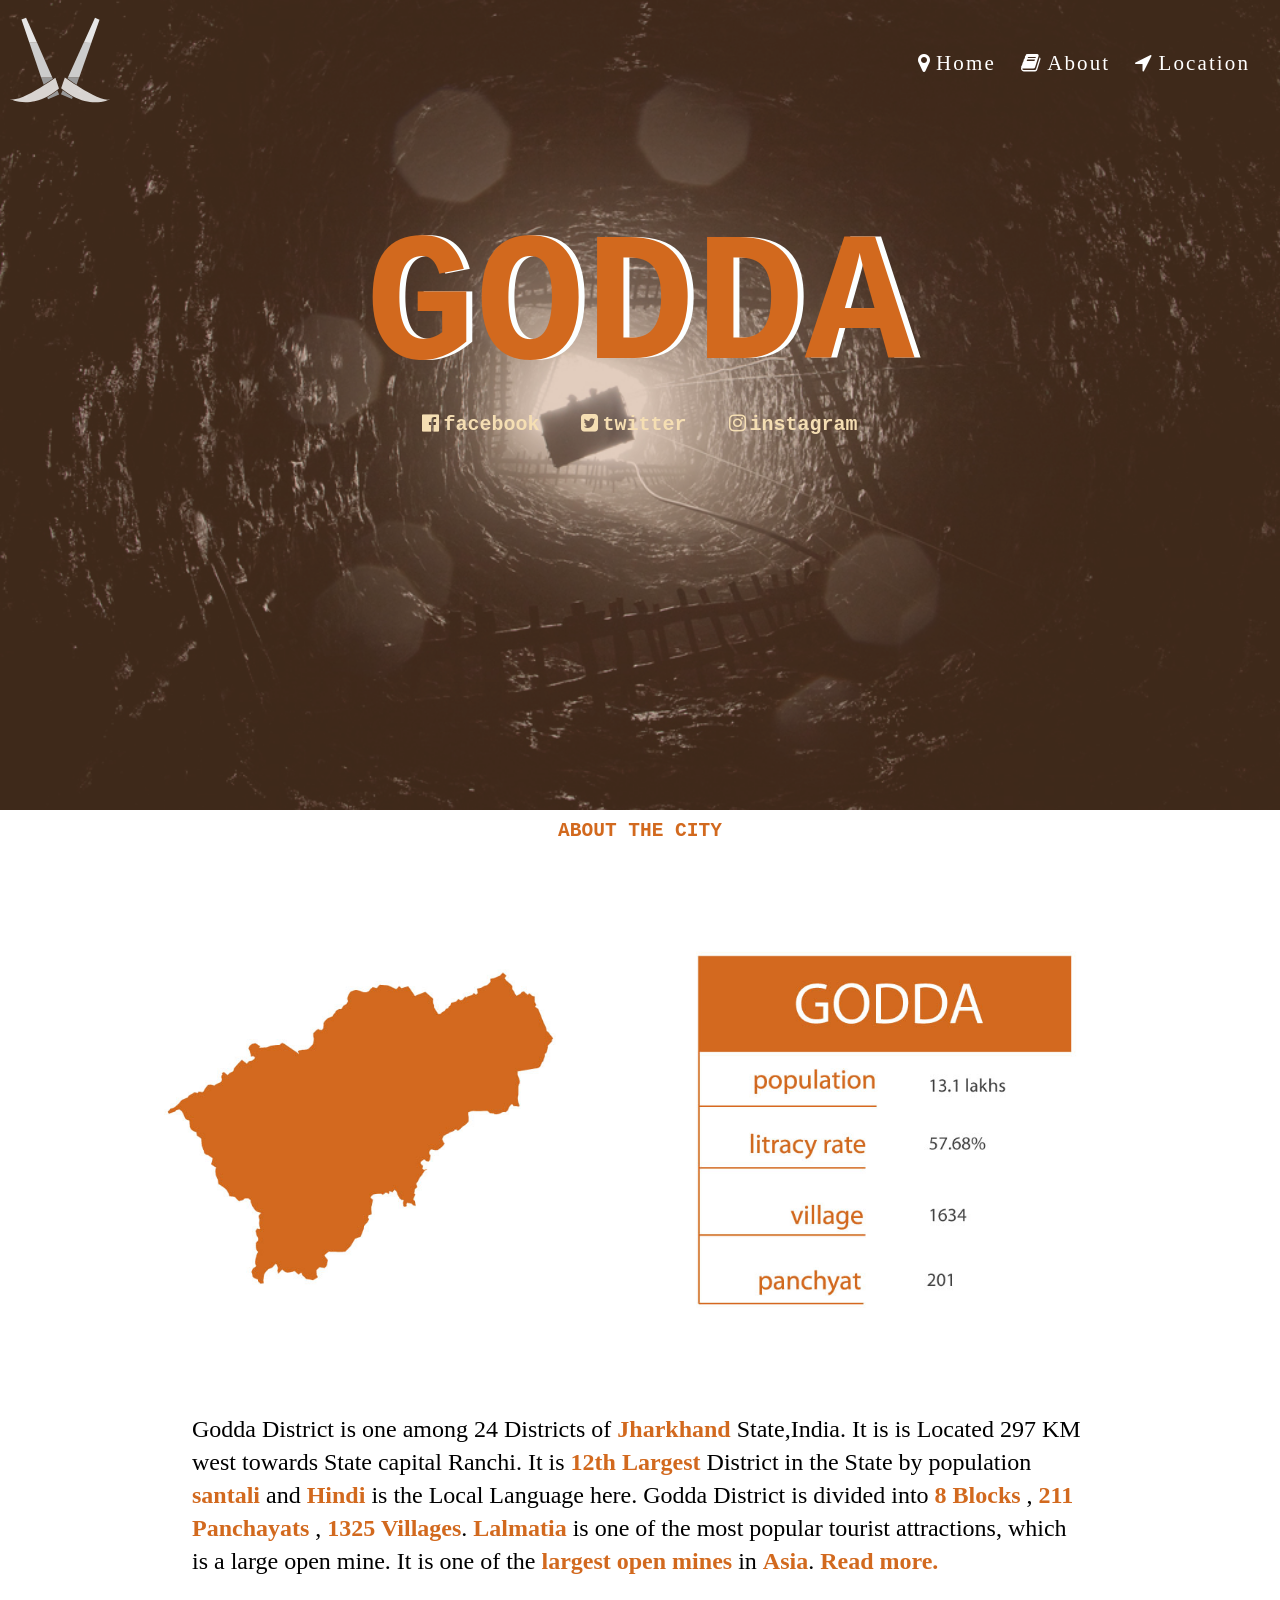
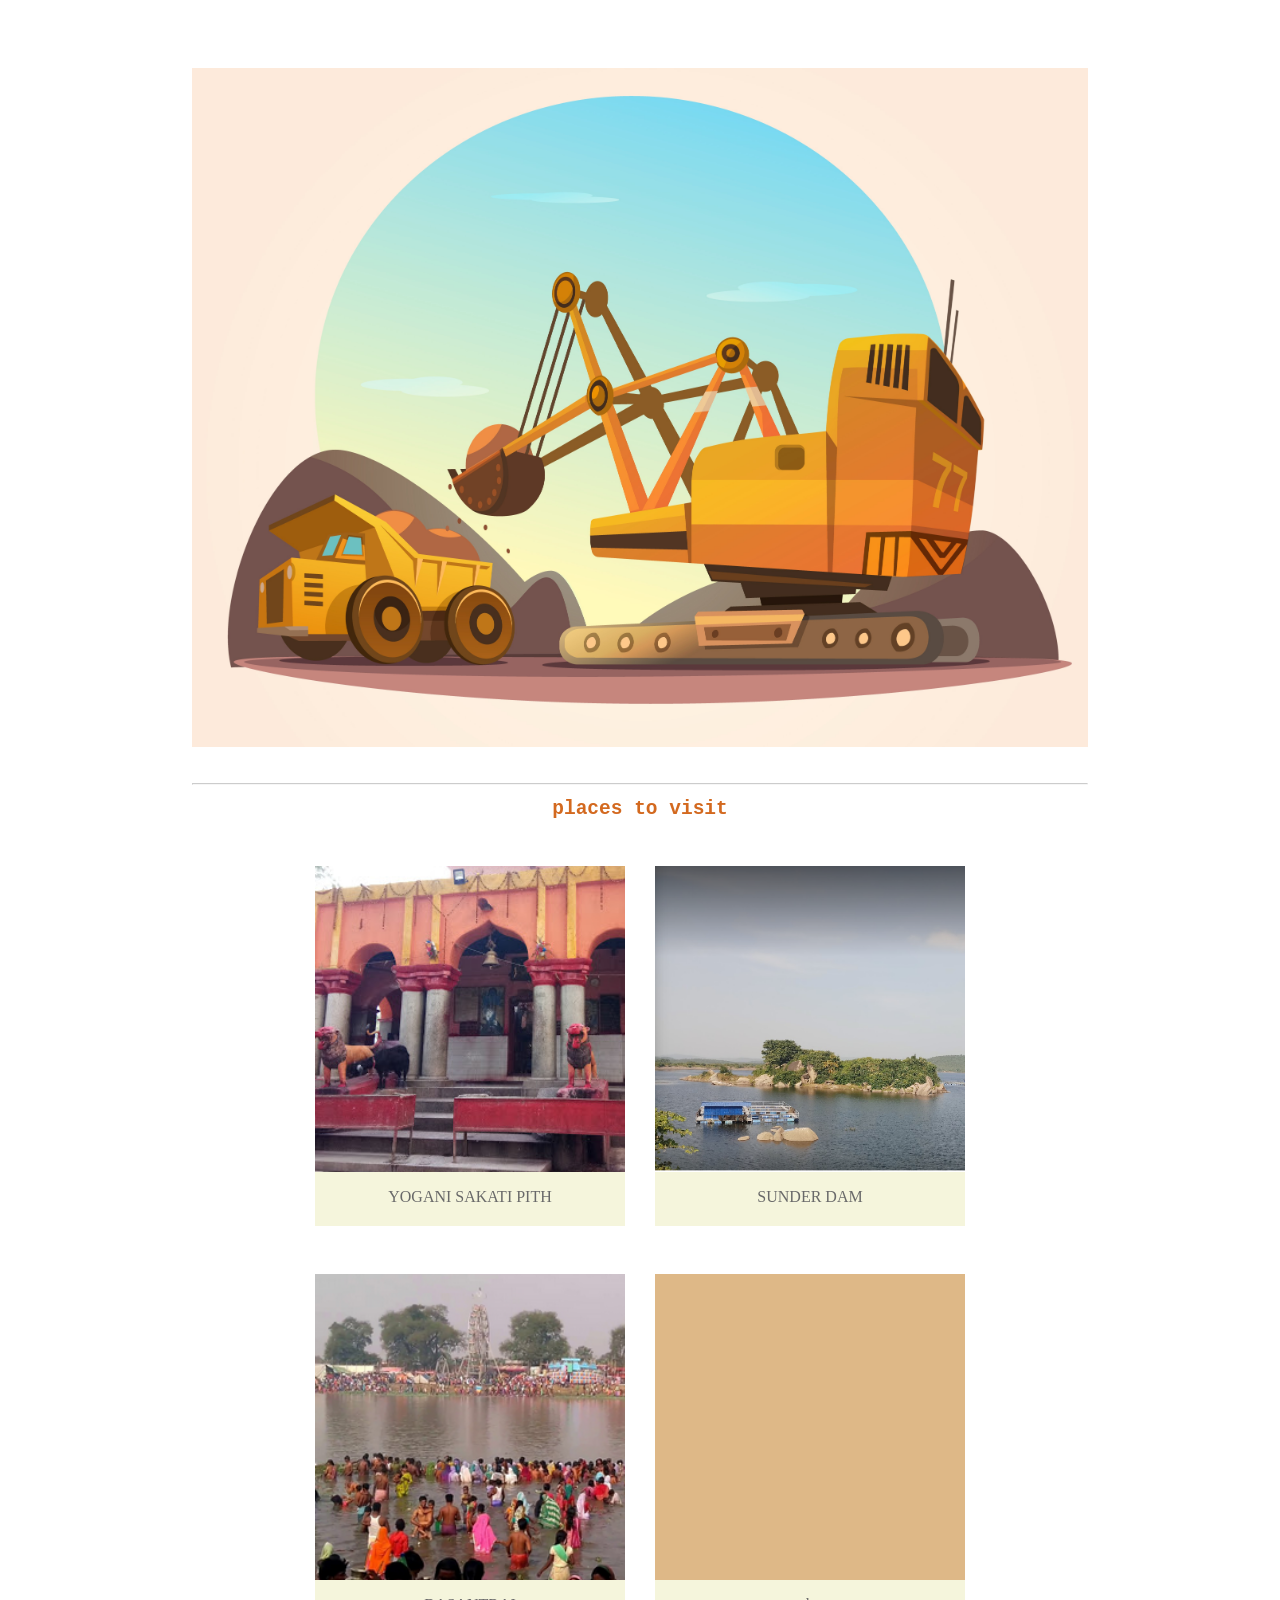
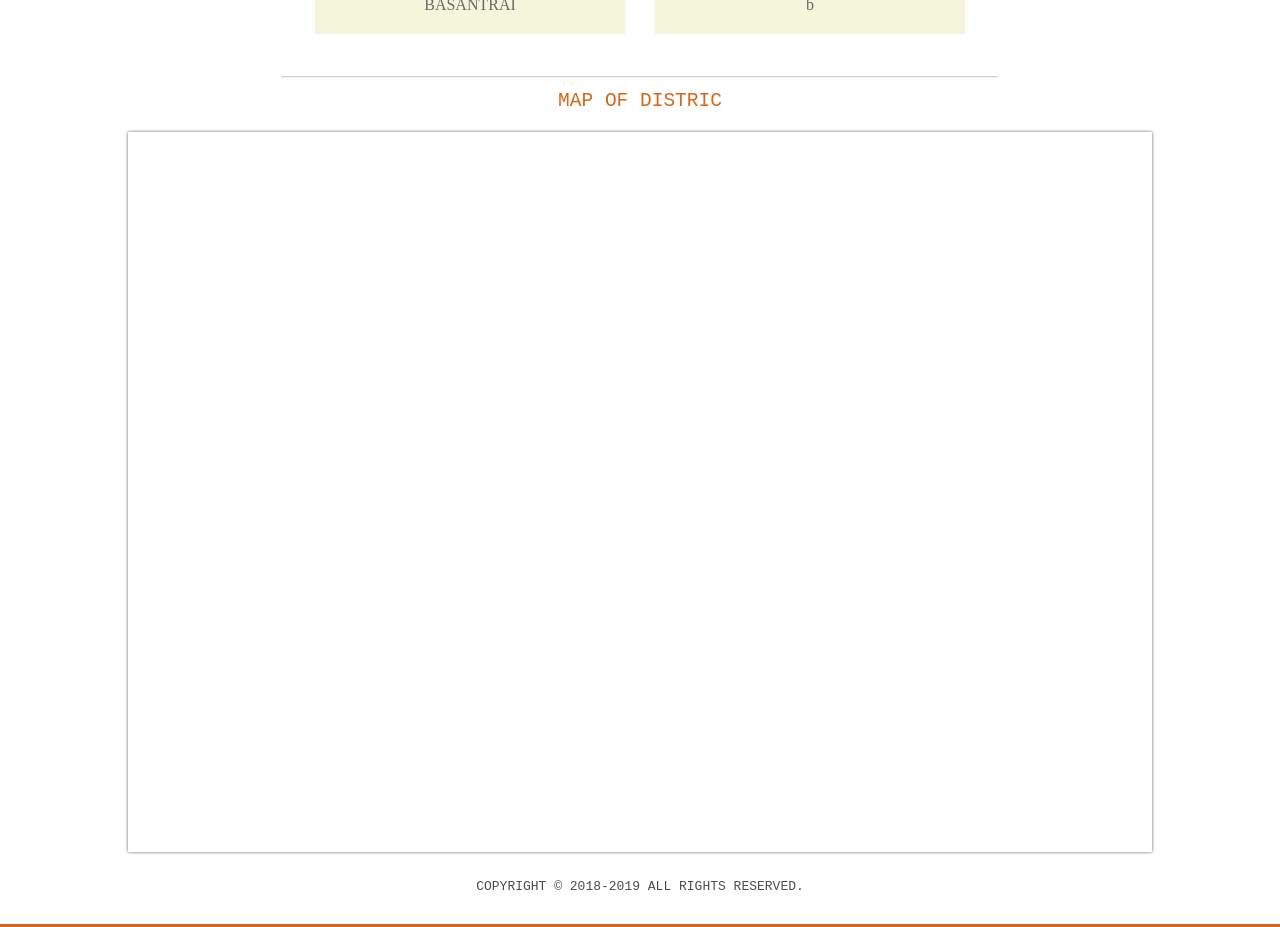
==== commit 9441cffe: "Add files via upload" ====
--- a/index.html
+++ b/index.html
@@ -106,7 +106,7 @@
                         <div class='cartimg img1'></div>
 
                         <div>
-                            <p class="cartHeader"><b>YOGANI SAKATI PITH</b></p>
+                            <p class="cartHeader">YOGANI SAKATI PITH</p>
                         </div>
 
                     </div>
@@ -116,7 +116,7 @@
                         <div class='cartimg img2'></div>
 
                         <div>
-                            <p class="cartHeader"><b>SUNDER DAM</b></p>
+                            <p class="cartHeader">SUNDER DAM</p>
                         </div>
 
                     </div>
@@ -130,7 +130,7 @@
                         <div class='cartimg img3'></div>
 
                         <div>
-                            <p class="cartHeader"><b>BASANTRAI</b></p>
+                            <p class="cartHeader">BASANTRAI</p>
                         </div>
 
                     </div>
@@ -140,22 +140,24 @@
                         <div class='cartimg'></div>
 
                         <div>
-                            <p class="cartHeader"><b>b</b></p>
+                            <p class="cartHeader">b</p>
                         </div>
 
                     </div>
 
 
                 </div>
+                <hr style=" margin-top: 3vh;  opacity: .5; width: -webkit-fill-available;">
 
             </div>
             
             <div style="display: flex; flex-direction: column; align-items: center;">
+                
                 <h2 id="reach">MAP OF DISTRIC</h2>
                 <iframe src="https://www.google.com/maps/embed?pb=!1m18!1m12!1m3!1d57940.60909358259!2d87.17559045301111!3d24.81982042257695!2m3!1f0!2f0!3f0!3m2!1i1024!2i768!4f13.1!3m3!1m2!1s0x39f0f4d709eb7969%3A0xc912dadb4b0ad986!2sGodda%2C+Jharkhand+814133!5e0!3m2!1sen!2sin!4v1540996499216"
                     frameborder="0" style="border:0; box-shadow: 0 0 3px 0px #000000a3;" allowfullscreen id='if'></iframe>
 
-                    <footer>COPYRIGHT © 2018-2019 ALL RIGHTS RESERVED.</footer>
+                <footer>COPYRIGHT © 2018-2019 ALL RIGHTS RESERVED.</footer>
             </div>
         
        
--- a/jssolution.css
+++ b/jssolution.css
@@ -177,6 +177,7 @@
 }
 .cartHeader{
     margin-top: 5%;
+    color: dimgrey;
 }
 
 .img1{background-image: url(image/p1.png)}
@@ -188,6 +189,7 @@
     text-align: center;
     padding: 12px 0 20px 0;
     color: chocolate;
+    font-weight: 100;
     }
 
     #if{
@@ -297,8 +299,7 @@
    }   
 
    footer{
-    height: 15vh;
-
+    height: 7vh;
    }
 
    
